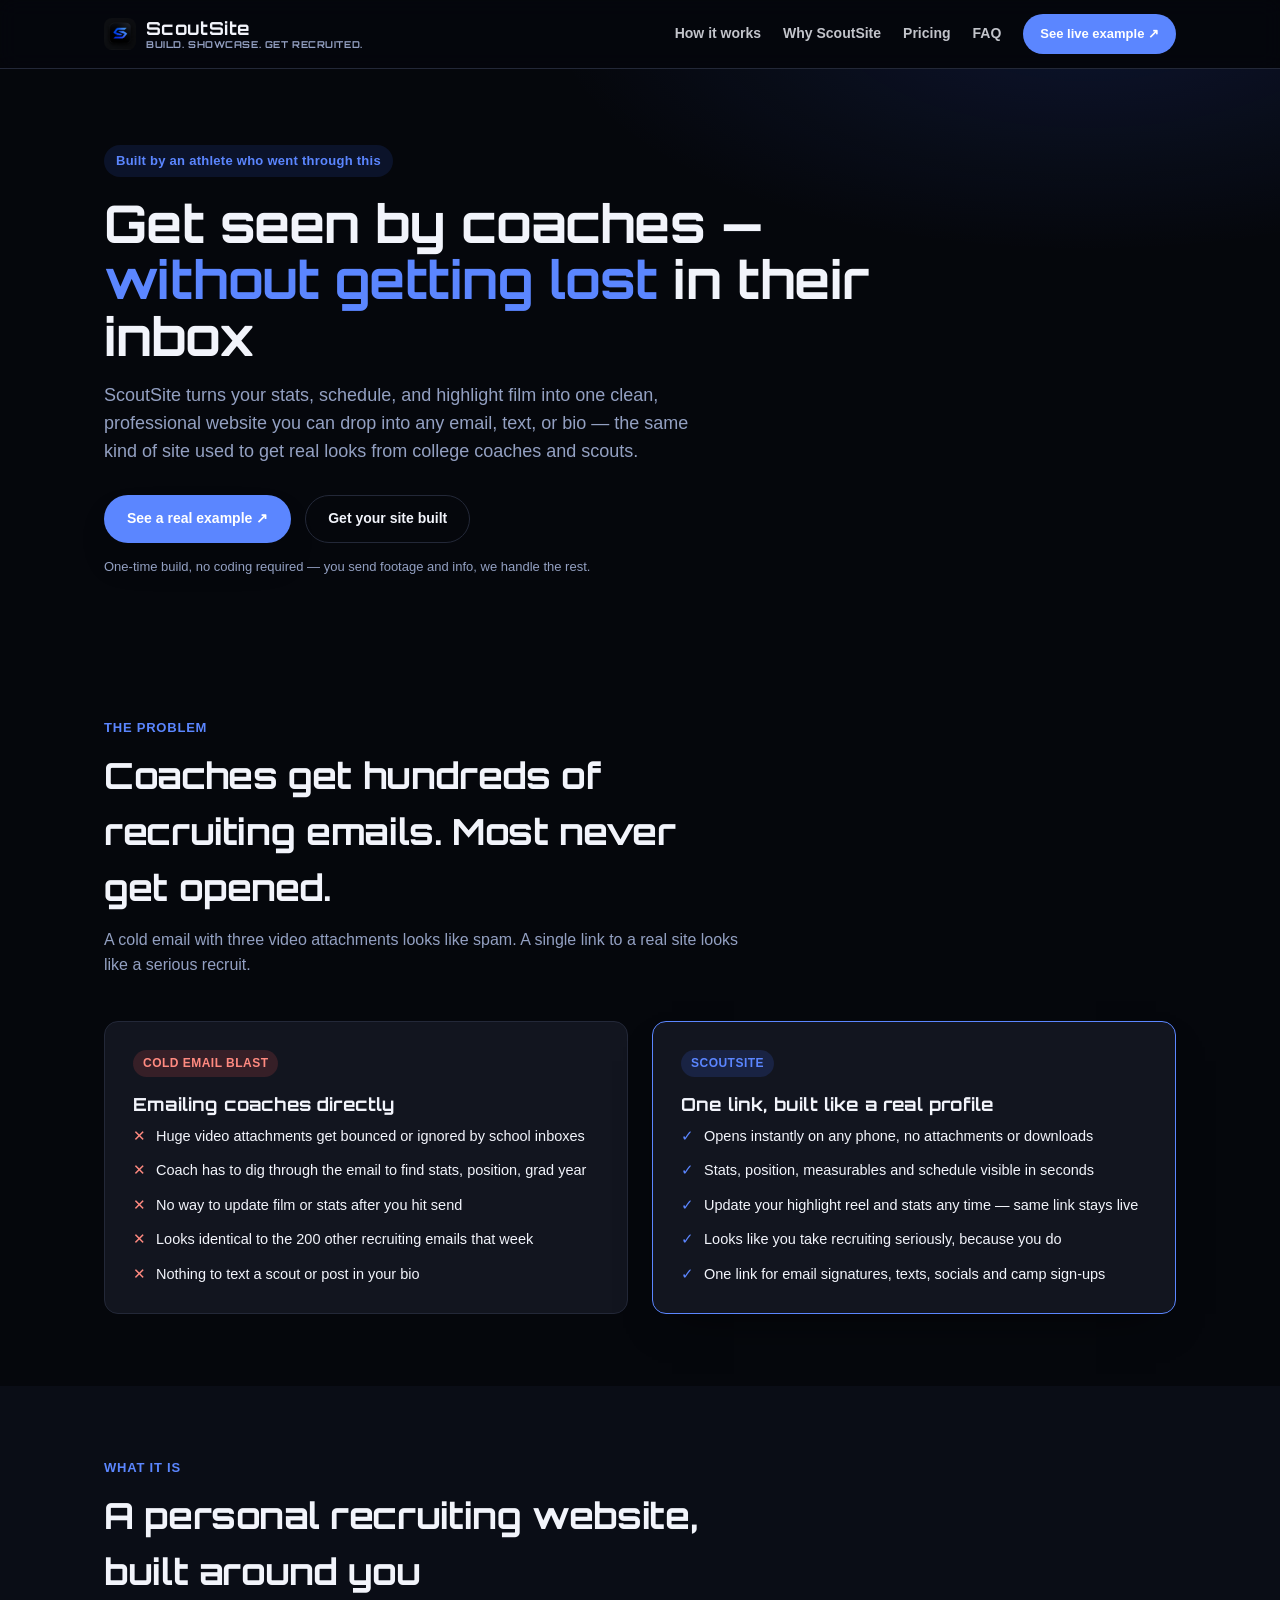
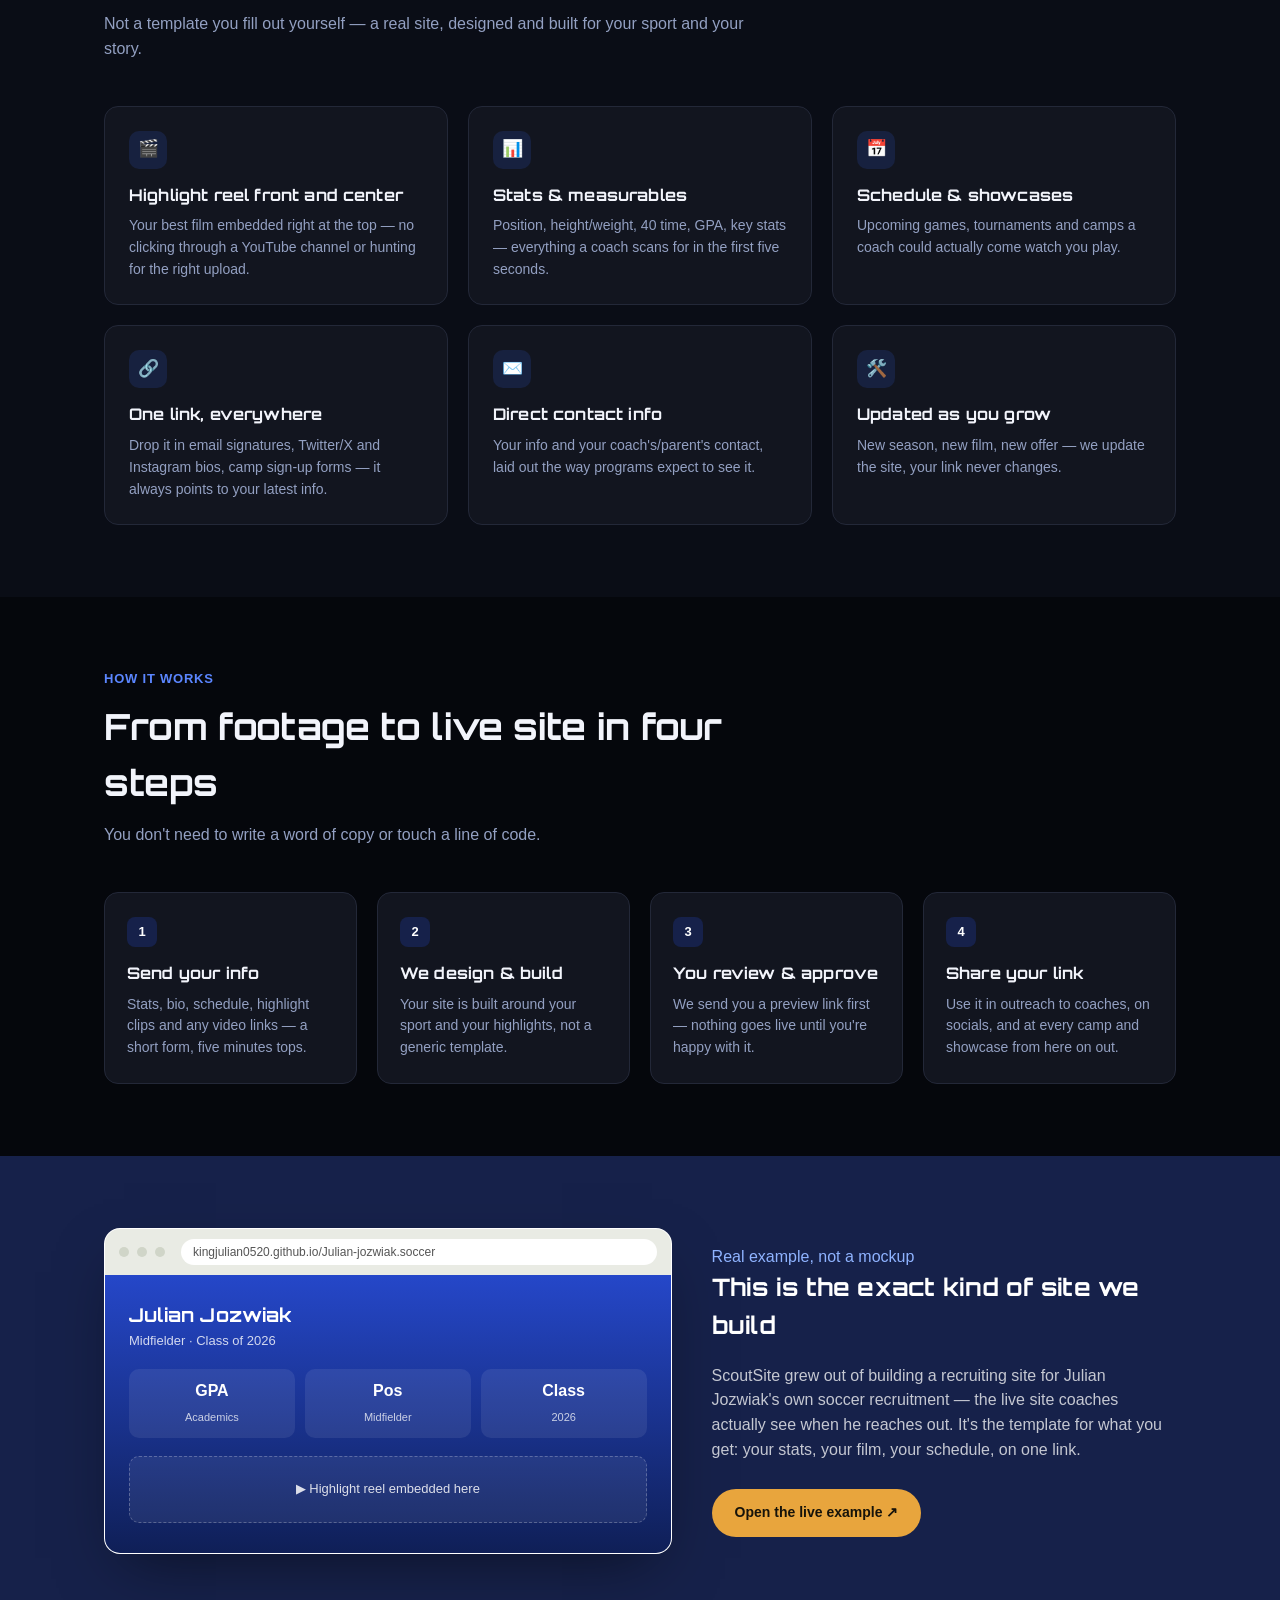
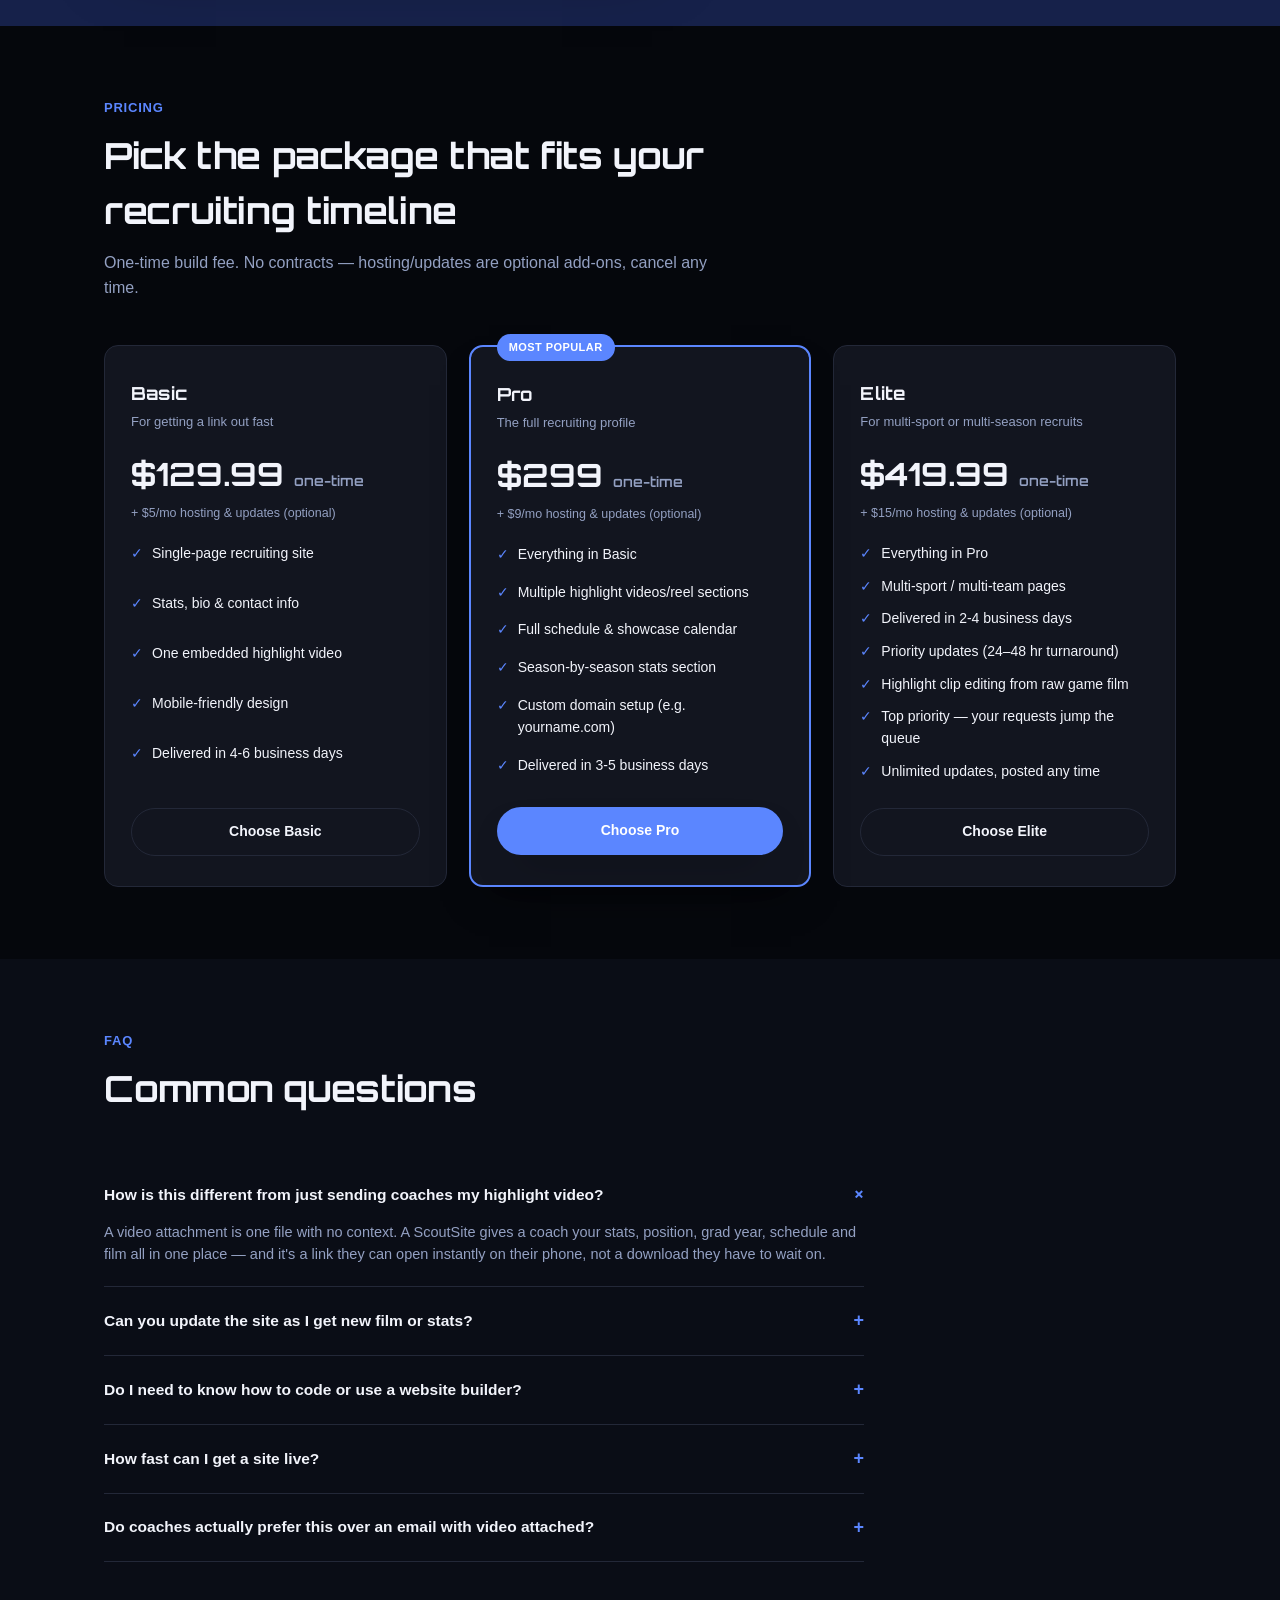
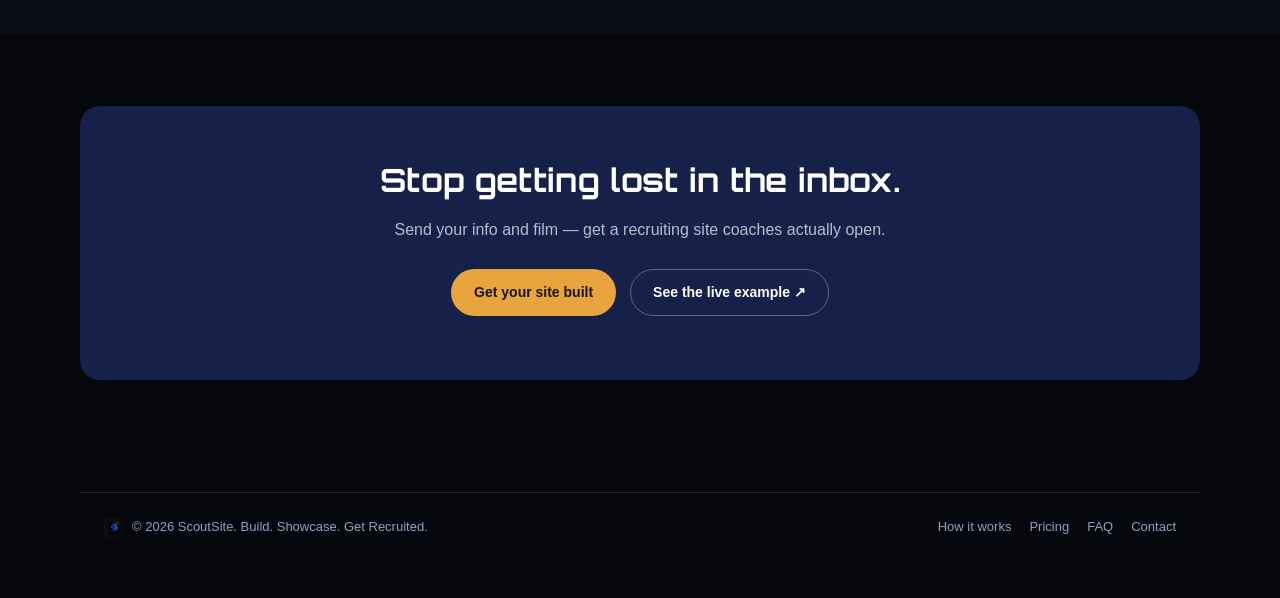
==== index.html @ 643fc357 "Use a sharp, futuristic display font on headings to match the logo Loads Orbitron from Google Fonts " ====
<!DOCTYPE html>
<html lang="en">
<head>
  <meta charset="UTF-8" />
  <meta name="viewport" content="width=device-width, initial-scale=1.0" />
  <title>ScoutSite — Recruiting Websites for Student Athletes</title>
  <meta name="description" content="ScoutSite builds a single, shareable recruiting website for student athletes — stats, schedule and highlight reel in one link, built to actually get opened by college coaches and scouts." />
  <link rel="icon" href="assets/img/logo-mark.png" />
  <link rel="preconnect" href="https://fonts.googleapis.com" />
  <link rel="preconnect" href="https://fonts.gstatic.com" crossorigin />
  <link rel="stylesheet" href="https://fonts.googleapis.com/css2?family=Orbitron:wght@500;600;700;800&display=swap" />
  <link rel="stylesheet" href="assets/css/styles.css" />
</head>
<body>
  <nav class="nav">
    <div class="nav-inner">
      <a class="brand" href="index.html">
        <span class="brand-mark"><img src="assets/img/logo-mark.png" alt="" /></span>
        <span class="brand-text">ScoutSite<span class="brand-tagline">Build. Showcase. Get Recruited.</span></span>
      </a>
      <div class="nav-links">
        <a href="#how-it-works">How it works</a>
        <a href="#why">Why ScoutSite</a>
        <a href="#pricing">Pricing</a>
        <a href="#faq">FAQ</a>
        <a href="https://kingjulian0520.github.io/Julian-jozwiak.soccer/" target="_blank" rel="noopener" class="btn btn-primary btn-sm">See live example ↗</a>
      </div>
    </div>
  </nav>

  <header class="hero">
    <div class="container">
      <span class="eyebrow">Built by an athlete who went through this</span>
      <h1>Get seen by coaches — <span>without getting lost</span> in their inbox</h1>
      <p class="lead">
        ScoutSite turns your stats, schedule, and highlight film into one clean,
        professional website you can drop into any email, text, or bio — the same
        kind of site used to get real looks from college coaches and scouts.
      </p>
      <div class="hero-actions">
        <a href="https://kingjulian0520.github.io/Julian-jozwiak.soccer/" target="_blank" rel="noopener" class="btn btn-primary">See a real example ↗</a>
        <a href="mailto:julian.jozwiak@icloud.com?subject=Get%20my%20recruiting%20site%20built" class="btn btn-ghost">Get your site built</a>
      </div>
      <p class="hero-note">One-time build, no coding required — you send footage and info, we handle the rest.</p>
    </div>
  </header>

  <section id="why">
    <div class="container">
      <div class="section-head">
        <div class="kicker">The problem</div>
        <h2>Coaches get hundreds of recruiting emails. Most never get opened.</h2>
        <p>A cold email with three video attachments looks like spam. A single link to a real site looks like a serious recruit.</p>
      </div>
      <div class="compare-grid">
        <div class="compare-card lose">
          <span class="tag">Cold email blast</span>
          <h3>Emailing coaches directly</h3>
          <ul class="compare-list">
            <li><span class="icon">✕</span> Huge video attachments get bounced or ignored by school inboxes</li>
            <li><span class="icon">✕</span> Coach has to dig through the email to find stats, position, grad year</li>
            <li><span class="icon">✕</span> No way to update film or stats after you hit send</li>
            <li><span class="icon">✕</span> Looks identical to the 200 other recruiting emails that week</li>
            <li><span class="icon">✕</span> Nothing to text a scout or post in your bio</li>
          </ul>
        </div>
        <div class="compare-card win">
          <span class="tag">ScoutSite</span>
          <h3>One link, built like a real profile</h3>
          <ul class="compare-list">
            <li><span class="icon">✓</span> Opens instantly on any phone, no attachments or downloads</li>
            <li><span class="icon">✓</span> Stats, position, measurables and schedule visible in seconds</li>
            <li><span class="icon">✓</span> Update your highlight reel and stats any time — same link stays live</li>
            <li><span class="icon">✓</span> Looks like you take recruiting seriously, because you do</li>
            <li><span class="icon">✓</span> One link for email signatures, texts, socials and camp sign-ups</li>
          </ul>
        </div>
      </div>
    </div>
  </section>

  <section class="section-alt" id="what-it-is">
    <div class="container">
      <div class="section-head">
        <div class="kicker">What it is</div>
        <h2>A personal recruiting website, built around you</h2>
        <p>Not a template you fill out yourself — a real site, designed and built for your sport and your story.</p>
      </div>
      <div class="grid-3">
        <div class="card">
          <div class="feature-icon">🎬</div>
          <h3>Highlight reel front and center</h3>
          <p>Your best film embedded right at the top — no clicking through a YouTube channel or hunting for the right upload.</p>
        </div>
        <div class="card">
          <div class="feature-icon">📊</div>
          <h3>Stats &amp; measurables</h3>
          <p>Position, height/weight, 40 time, GPA, key stats — everything a coach scans for in the first five seconds.</p>
        </div>
        <div class="card">
          <div class="feature-icon">📅</div>
          <h3>Schedule &amp; showcases</h3>
          <p>Upcoming games, tournaments and camps a coach could actually come watch you play.</p>
        </div>
        <div class="card">
          <div class="feature-icon">🔗</div>
          <h3>One link, everywhere</h3>
          <p>Drop it in email signatures, Twitter/X and Instagram bios, camp sign-up forms — it always points to your latest info.</p>
        </div>
        <div class="card">
          <div class="feature-icon">✉️</div>
          <h3>Direct contact info</h3>
          <p>Your info and your coach's/parent's contact, laid out the way programs expect to see it.</p>
        </div>
        <div class="card">
          <div class="feature-icon">🛠️</div>
          <h3>Updated as you grow</h3>
          <p>New season, new film, new offer — we update the site, your link never changes.</p>
        </div>
      </div>
    </div>
  </section>

  <section id="how-it-works">
    <div class="container">
      <div class="section-head">
        <div class="kicker">How it works</div>
        <h2>From footage to live site in four steps</h2>
        <p>You don't need to write a word of copy or touch a line of code.</p>
      </div>
      <div class="steps">
        <div class="step">
          <div class="step-num">1</div>
          <h3>Send your info</h3>
          <p>Stats, bio, schedule, highlight clips and any video links — a short form, five minutes tops.</p>
        </div>
        <div class="step">
          <div class="step-num">2</div>
          <h3>We design &amp; build</h3>
          <p>Your site is built around your sport and your highlights, not a generic template.</p>
        </div>
        <div class="step">
          <div class="step-num">3</div>
          <h3>You review &amp; approve</h3>
          <p>We send you a preview link first — nothing goes live until you're happy with it.</p>
        </div>
        <div class="step">
          <div class="step-num">4</div>
          <h3>Share your link</h3>
          <p>Use it in outreach to coaches, on socials, and at every camp and showcase from here on out.</p>
        </div>
      </div>
    </div>
  </section>

  <section class="section-navy" id="example">
    <div class="container showcase">
      <div class="browser-mock">
        <div class="browser-bar">
          <span class="browser-dot"></span><span class="browser-dot"></span><span class="browser-dot"></span>
          <span class="browser-url">kingjulian0520.github.io/Julian-jozwiak.soccer</span>
        </div>
        <div class="browser-body">
          <div class="bs-name">Julian Jozwiak</div>
          <div class="bs-role">Midfielder · Class of 2026</div>
          <div class="bs-stats">
            <div class="bs-stat"><b>GPA</b><span>Academics</span></div>
            <div class="bs-stat"><b>Pos</b><span>Midfielder</span></div>
            <div class="bs-stat"><b>Class</b><span>2026</span></div>
          </div>
          <div class="bs-video">▶ Highlight reel embedded here</div>
        </div>
      </div>
      <div class="showcase-copy">
        <div class="kicker" style="color:#8fb3ff;">Real example, not a mockup</div>
        <h2>This is the exact kind of site we build</h2>
        <p>
          ScoutSite grew out of building a recruiting site for Julian Jozwiak's
          own soccer recruitment — the live site coaches actually see when he
          reaches out. It's the template for what you get: your stats, your
          film, your schedule, on one link.
        </p>
        <a href="https://kingjulian0520.github.io/Julian-jozwiak.soccer/" target="_blank" rel="noopener" class="btn btn-gold">Open the live example ↗</a>
      </div>
    </div>
  </section>

  <section id="pricing">
    <div class="container">
      <div class="section-head">
        <div class="kicker">Pricing</div>
        <h2>Pick the package that fits your recruiting timeline</h2>
        <p>One-time build fee. No contracts — hosting/updates are optional add-ons, cancel any time.</p>
      </div>
      <div class="pricing-grid">
        <div class="price-card">
          <h3>Basic</h3>
          <div class="price-sub">For getting a link out fast</div>
          <div class="price-amount">$129.99 <span>one-time</span></div>
          <div class="price-hosting">+ $5/mo hosting &amp; updates (optional)</div>
          <ul class="price-list">
            <li><span class="icon">✓</span> Single-page recruiting site</li>
            <li><span class="icon">✓</span> Stats, bio &amp; contact info</li>
            <li><span class="icon">✓</span> One embedded highlight video</li>
            <li><span class="icon">✓</span> Mobile-friendly design</li>
            <li><span class="icon">✓</span> Delivered in 4-6 business days</li>
          </ul>
          <a href="signup.html?tier=basic" class="btn btn-ghost">Choose Basic</a>
        </div>
        <div class="price-card featured">
          <span class="price-badge">Most popular</span>
          <h3>Pro</h3>
          <div class="price-sub">The full recruiting profile</div>
          <div class="price-amount">$299 <span>one-time</span></div>
          <div class="price-hosting">+ $9/mo hosting &amp; updates (optional)</div>
          <ul class="price-list">
            <li><span class="icon">✓</span> Everything in Basic</li>
            <li><span class="icon">✓</span> Multiple highlight videos/reel sections</li>
            <li><span class="icon">✓</span> Full schedule &amp; showcase calendar</li>
            <li><span class="icon">✓</span> Season-by-season stats section</li>
            <li><span class="icon">✓</span> Custom domain setup (e.g. yourname.com)</li>
            <li><span class="icon">✓</span> Delivered in 3-5 business days</li>
          </ul>
          <a href="signup.html?tier=pro" class="btn btn-primary">Choose Pro</a>
        </div>
        <div class="price-card">
          <h3>Elite</h3>
          <div class="price-sub">For multi-sport or multi-season recruits</div>
          <div class="price-amount">$419.99 <span>one-time</span></div>
          <div class="price-hosting">+ $15/mo hosting &amp; updates (optional)</div>
          <ul class="price-list">
            <li><span class="icon">✓</span> Everything in Pro</li>
            <li><span class="icon">✓</span> Multi-sport / multi-team pages</li>
            <li><span class="icon">✓</span> Delivered in 2-4 business days</li>
            <li><span class="icon">✓</span> Priority updates (24–48 hr turnaround)</li>
            <li><span class="icon">✓</span> Highlight clip editing from raw game film</li>
            <li><span class="icon">✓</span> Top priority — your requests jump the queue</li>
            <li><span class="icon">✓</span> Unlimited updates, posted any time</li>
          </ul>
          <a href="signup.html?tier=elite" class="btn btn-ghost">Choose Elite</a>
        </div>
      </div>
    </div>
  </section>

  <section class="section-alt" id="faq">
    <div class="container">
      <div class="section-head">
        <div class="kicker">FAQ</div>
        <h2>Common questions</h2>
      </div>
      <div class="faq">
        <details class="faq-item" open>
          <summary>How is this different from just sending coaches my highlight video?<span class="plus">+</span></summary>
          <p>A video attachment is one file with no context. A ScoutSite gives a coach your stats, position, grad year, schedule and film all in one place — and it's a link they can open instantly on their phone, not a download they have to wait on.</p>
        </details>
        <details class="faq-item">
          <summary>Can you update the site as I get new film or stats?<span class="plus">+</span></summary>
          <p>Yes — that's what the optional monthly hosting/updates add-on covers. Send new footage or stats whenever you have them and we'll update the live site; your link never changes, so anything you've already shared stays current.</p>
        </details>
        <details class="faq-item">
          <summary>Do I need to know how to code or use a website builder?<span class="plus">+</span></summary>
          <p>No. You send us your info and video through a simple form, we design and build the entire site, and you approve a preview before anything goes live.</p>
        </details>
        <details class="faq-item">
          <summary>How fast can I get a site live?<span class="plus">+</span></summary>
          <p>Basic sites are typically delivered within 4-6 business days, Pro within 3-5, and Elite within 2-4. If you've got a camp or a coach's visit coming up, mention the date and we'll do our best to get you live before it.</p>
        </details>
        <details class="faq-item">
          <summary>Do coaches actually prefer this over an email with video attached?<span class="plus">+</span></summary>
          <p>Coaches and scouts go through dozens of recruiting emails a day. A clean, fast-loading link that shows exactly what they're looking for — position, measurables, film — gets opened and remembered a lot more often than an email with three video files attached.</p>
        </details>
      </div>
    </div>
  </section>

  <section>
    <div class="cta-band">
      <h2>Stop getting lost in the inbox.</h2>
      <p>Send your info and film — get a recruiting site coaches actually open.</p>
      <div class="hero-actions">
        <a href="mailto:julian.jozwiak@icloud.com?subject=Get%20my%20recruiting%20site%20built" class="btn btn-gold">Get your site built</a>
        <a href="https://kingjulian0520.github.io/Julian-jozwiak.soccer/" target="_blank" rel="noopener" class="btn btn-ghost" style="border-color:rgba(255,255,255,0.3);color:#fff;">See the live example ↗</a>
      </div>
    </div>
  </section>

  <footer>
    <div class="container footer-inner">
      <span class="footer-brand"><img src="assets/img/logo-mark.png" alt="" /> © 2026 ScoutSite. Build. Showcase. Get Recruited.</span>
      <div class="footer-links">
        <a href="#how-it-works">How it works</a>
        <a href="#pricing">Pricing</a>
        <a href="#faq">FAQ</a>
        <a href="mailto:julian.jozwiak@icloud.com">Contact</a>
      </div>
    </div>
  </footer>
</body>
</html>
---- assets/css/styles.css ----
:root {
  --pitch: #5b86ff;
  --pitch-dark: #3d63e0;
  --navy: #16214a;
  --navy-soft: #1c2a5c;
  --ink: #f2f4fb;
  --paper: #05070c;
  --paper-dim: #0a0d16;
  --surface: #12151f;
  --surface-2: #1a1e2c;
  --line: #232838;
  --gold: #e8a53d;
  --muted: #93a0c2;
  --white: #ffffff;
  --font-display: "Orbitron", -apple-system, BlinkMacSystemFont, "Segoe UI", Roboto, Helvetica, Arial, sans-serif;
  --radius: 14px;
  --shadow: 0 20px 40px -20px rgba(0, 0, 0, 0.6);
}

* { box-sizing: border-box; }

[hidden] { display: none !important; }

html { scroll-behavior: smooth; }

body {
  margin: 0;
  font-family: -apple-system, BlinkMacSystemFont, "Segoe UI", Roboto, Helvetica, Arial, sans-serif;
  color: var(--ink);
  background: var(--paper);
  line-height: 1.55;
}

.container {
  max-width: 1120px;
  margin: 0 auto;
  padding: 0 24px;
}

h1, h2, h3 {
  font-family: var(--font-display);
  font-weight: 700;
  letter-spacing: 0.01em;
}

a { color: inherit; }

img { max-width: 100%; display: block; }

/* Nav */
.nav {
  position: sticky;
  top: 0;
  z-index: 50;
  background: rgba(5, 7, 12, 0.85);
  backdrop-filter: saturate(180%) blur(10px);
  border-bottom: 1px solid var(--line);
}

.nav-inner {
  max-width: 1120px;
  margin: 0 auto;
  padding: 14px 24px;
  display: flex;
  align-items: center;
  justify-content: space-between;
}

.brand {
  display: flex;
  align-items: center;
  gap: 10px;
  font-family: var(--font-display);
  font-weight: 700;
  font-size: 18px;
  letter-spacing: 0.02em;
  text-decoration: none;
  color: var(--ink);
}

.brand-text {
  display: flex;
  flex-direction: column;
  line-height: 1.15;
}

.brand-mark {
  display: inline-flex;
  align-items: center;
  justify-content: center;
  width: 32px;
  height: 32px;
  border-radius: 8px;
  overflow: hidden;
  flex: none;
}

.brand-mark img {
  width: 100%;
  height: 100%;
  object-fit: cover;
}

.brand-tagline {
  display: block;
  font-size: 9.5px;
  font-weight: 700;
  letter-spacing: 0.06em;
  text-transform: uppercase;
  color: var(--muted);
  margin-top: 1px;
}

.nav-links {
  display: flex;
  align-items: center;
  gap: 22px;
  font-size: 14px;
  font-weight: 600;
}

.nav-links a:not(.btn) {
  text-decoration: none;
  color: var(--ink);
  opacity: 0.8;
}

.nav-links a:not(.btn):hover { opacity: 1; }

/* Buttons */
.btn {
  display: inline-flex;
  align-items: center;
  gap: 8px;
  padding: 12px 22px;
  border-radius: 999px;
  font-weight: 700;
  font-size: 14px;
  text-decoration: none;
  border: 1px solid transparent;
  cursor: pointer;
  transition: transform 0.15s ease, box-shadow 0.15s ease, background 0.15s ease;
}

.btn-primary {
  background: var(--pitch);
  color: var(--white);
  box-shadow: var(--shadow);
}

.btn-primary:hover { background: var(--pitch-dark); transform: translateY(-1px); }

.btn-ghost {
  background: transparent;
  color: var(--ink);
  border-color: var(--line);
}

.btn-ghost:hover { border-color: var(--pitch); }

.btn-gold {
  background: var(--gold);
  color: #16130a;
}

.btn-gold:hover { transform: translateY(-1px); }

.btn-sm { padding: 9px 16px; font-size: 13px; }

/* Hero */
.hero {
  padding: 76px 0 56px;
  background:
    radial-gradient(900px 400px at 85% -10%, rgba(61, 107, 255, 0.14), transparent 60%),
    var(--paper);
}

.eyebrow {
  display: inline-block;
  font-size: 13px;
  font-weight: 700;
  letter-spacing: 0.02em;
  color: var(--pitch);
  background: rgba(61, 107, 255, 0.12);
  padding: 6px 12px;
  border-radius: 999px;
  margin-bottom: 18px;
}

.hero h1 {
  font-size: clamp(32px, 5vw, 52px);
  line-height: 1.08;
  margin: 0 0 18px;
  letter-spacing: -0.01em;
  max-width: 820px;
}

.hero h1 span { color: var(--pitch); }

.hero p.lead {
  font-size: 18px;
  color: var(--muted);
  max-width: 620px;
  margin: 0 0 30px;
}

.hero-actions {
  display: flex;
  gap: 14px;
  flex-wrap: wrap;
  margin-bottom: 14px;
}

.hero-note {
  font-size: 13px;
  color: var(--muted);
}

/* Sections */
section { padding: 72px 0; }

.section-head {
  max-width: 640px;
  margin: 0 0 44px;
}

.section-head .kicker {
  font-size: 13px;
  font-weight: 800;
  letter-spacing: 0.06em;
  text-transform: uppercase;
  color: var(--pitch);
  margin-bottom: 10px;
}

.section-head h2 {
  font-size: clamp(26px, 3.4vw, 36px);
  margin: 0 0 12px;
  letter-spacing: -0.01em;
}

.section-head p {
  color: var(--muted);
  font-size: 16px;
  margin: 0;
}

.section-alt { background: var(--paper-dim); }
.section-navy { background: var(--navy); color: var(--white); }
.section-navy .section-head p { color: rgba(255,255,255,0.7); }

/* Comparison */
.compare-grid {
  display: grid;
  grid-template-columns: 1fr 1fr;
  gap: 24px;
}

@media (max-width: 720px) {
  .compare-grid { grid-template-columns: 1fr; }
}

.compare-card {
  background: var(--surface);
  border: 1px solid var(--line);
  border-radius: var(--radius);
  padding: 28px;
}

.compare-card.win {
  border-color: var(--pitch);
  box-shadow: var(--shadow);
  position: relative;
}

.compare-card h3 {
  margin: 0 0 6px;
  font-size: 18px;
}

.compare-card .tag {
  display: inline-block;
  font-size: 12px;
  font-weight: 800;
  text-transform: uppercase;
  letter-spacing: 0.04em;
  padding: 4px 10px;
  border-radius: 999px;
  margin-bottom: 14px;
}

.compare-card.lose .tag { background: rgba(239, 83, 80, 0.16); color: #ff8a80; }
.compare-card.win .tag { background: rgba(61, 107, 255,0.16); color: var(--pitch); }

.compare-list { list-style: none; margin: 0; padding: 0; display: grid; gap: 12px; }

.compare-list li {
  display: flex;
  align-items: flex-start;
  gap: 10px;
  font-size: 14.5px;
  color: var(--ink);
}

.compare-list .icon { flex: none; font-size: 15px; line-height: 1.4; }
.compare-card.lose .icon { color: #ff8a80; }
.compare-card.win .icon { color: var(--pitch); }

/* How it works */
.steps {
  display: grid;
  grid-template-columns: repeat(4, 1fr);
  gap: 20px;
}

@media (max-width: 900px) {
  .steps { grid-template-columns: repeat(2, 1fr); }
}

@media (max-width: 560px) {
  .steps { grid-template-columns: 1fr; }
}

.step {
  background: var(--surface);
  border: 1px solid var(--line);
  border-radius: var(--radius);
  padding: 24px 22px;
}

.step-num {
  display: inline-flex;
  align-items: center;
  justify-content: center;
  width: 30px;
  height: 30px;
  border-radius: 8px;
  background: var(--navy);
  color: var(--white);
  font-weight: 800;
  font-size: 13px;
  margin-bottom: 14px;
}

.step h3 { margin: 0 0 8px; font-size: 16px; }
.step p { margin: 0; color: var(--muted); font-size: 14px; }

/* What it includes */
.grid-3 {
  display: grid;
  grid-template-columns: repeat(3, 1fr);
  gap: 20px;
}

@media (max-width: 860px) { .grid-3 { grid-template-columns: 1fr 1fr; } }
@media (max-width: 560px) { .grid-3 { grid-template-columns: 1fr; } }

.card {
  background: var(--surface);
  border: 1px solid var(--line);
  border-radius: var(--radius);
  padding: 24px;
}

.card .feature-icon {
  width: 38px;
  height: 38px;
  border-radius: 10px;
  background: rgba(61, 107, 255,0.14);
  color: var(--pitch);
  display: flex;
  align-items: center;
  justify-content: center;
  font-size: 17px;
  margin-bottom: 14px;
}

.card h3 { margin: 0 0 8px; font-size: 16px; }
.card p { margin: 0; color: var(--muted); font-size: 14px; }

/* Example / showcase */
.showcase {
  display: grid;
  grid-template-columns: 1.1fr 0.9fr;
  gap: 40px;
  align-items: center;
}

@media (max-width: 900px) {
  .showcase { grid-template-columns: 1fr; }
}

.browser-mock {
  background: var(--white);
  border-radius: 16px;
  border: 1px solid rgba(255,255,255,0.12);
  overflow: hidden;
  box-shadow: 0 24px 60px -20px rgba(0,0,0,0.5);
}

.browser-bar {
  display: flex;
  align-items: center;
  gap: 8px;
  padding: 10px 14px;
  background: #e9ebe4;
}

.browser-dot { width: 10px; height: 10px; border-radius: 50%; background: #d0d5c8; }
.browser-url {
  margin-left: 8px;
  font-size: 12px;
  color: #555;
  background: var(--white);
  border-radius: 999px;
  padding: 4px 12px;
  flex: 1;
  overflow: hidden;
  text-overflow: ellipsis;
  white-space: nowrap;
}

.browser-body {
  padding: 26px 24px 30px;
  background: linear-gradient(180deg, #2547c9 0%, #0f1f57 100%);
  color: var(--white);
}

.browser-body .bs-name { font-family: var(--font-display); font-weight: 700; font-size: 19px; letter-spacing: 0.01em; }
.browser-body .bs-role { font-size: 13px; opacity: 0.8; margin-bottom: 18px; }

.bs-stats {
  display: grid;
  grid-template-columns: repeat(3, 1fr);
  gap: 10px;
  margin-bottom: 18px;
}

.bs-stat {
  background: rgba(255,255,255,0.08);
  border-radius: 10px;
  padding: 10px;
  text-align: center;
}

.bs-stat b { display: block; font-size: 16px; }
.bs-stat span { font-size: 11px; opacity: 0.75; }

.bs-video {
  background: rgba(255,255,255,0.08);
  border: 1px dashed rgba(255,255,255,0.3);
  border-radius: 10px;
  padding: 22px;
  text-align: center;
  font-size: 13px;
  opacity: 0.85;
}

.showcase-copy h2 { margin-top: 0; }
.showcase-copy p { color: rgba(255,255,255,0.75); }

.showcase-copy .btn { margin-top: 10px; }

/* Pricing */
.pricing-grid {
  display: grid;
  grid-template-columns: repeat(3, 1fr);
  gap: 22px;
  align-items: stretch;
}

@media (max-width: 900px) { .pricing-grid { grid-template-columns: 1fr; } }

.price-card {
  background: var(--surface);
  border: 1px solid var(--line);
  border-radius: var(--radius);
  padding: 30px 26px;
  display: flex;
  flex-direction: column;
}

.price-card.featured {
  border: 2px solid var(--pitch);
  box-shadow: var(--shadow);
  position: relative;
}

.price-badge {
  position: absolute;
  top: -13px;
  left: 26px;
  background: var(--pitch);
  color: var(--white);
  font-size: 11px;
  font-weight: 800;
  letter-spacing: 0.04em;
  text-transform: uppercase;
  padding: 5px 12px;
  border-radius: 999px;
}

.price-card h3 { margin: 4px 0 4px; font-size: 18px; }
.price-card .price-sub { color: var(--muted); font-size: 13px; margin-bottom: 18px; }

.price-amount {
  font-family: var(--font-display);
  font-size: 32px;
  font-weight: 700;
  margin-bottom: 4px;
}

.price-amount span {
  font-size: 14px;
  font-weight: 600;
  color: var(--muted);
}

.price-hosting { font-size: 12.5px; color: var(--muted); margin-bottom: 20px; }

.price-list {
  list-style: none;
  margin: 0 0 26px;
  padding: 0;
  display: grid;
  gap: 11px;
  flex: 1;
}

.price-list li {
  display: flex;
  align-items: flex-start;
  gap: 9px;
  font-size: 14px;
}

.price-list .icon { color: var(--pitch); flex: none; }

.price-card .btn { justify-content: center; }

/* FAQ */
.faq {
  max-width: 760px;
}

.faq-item {
  border-bottom: 1px solid var(--line);
  padding: 20px 0;
}

.faq-item summary {
  cursor: pointer;
  font-weight: 700;
  font-size: 15.5px;
  list-style: none;
  display: flex;
  align-items: center;
  justify-content: space-between;
  gap: 16px;
}

.faq-item summary::-webkit-details-marker { display: none; }

.faq-item summary .plus {
  flex: none;
  font-size: 18px;
  color: var(--pitch);
  transition: transform 0.15s ease;
}

.faq-item[open] summary .plus { transform: rotate(45deg); }

.faq-item p {
  margin: 12px 0 0;
  color: var(--muted);
  font-size: 14.5px;
}

/* Final CTA */
.cta-band {
  background: var(--navy);
  color: var(--white);
  border-radius: 20px;
  padding: 50px 40px;
  text-align: center;
  margin: 0 24px;
}

@media (min-width: 1120px) {
  .cta-band { margin: 0 auto; max-width: 1120px; }
}

.cta-band h2 { margin: 0 0 12px; font-size: clamp(24px, 3vw, 32px); }
.cta-band p { color: rgba(255,255,255,0.7); margin: 0 0 26px; }
.cta-band .hero-actions { justify-content: center; }

/* Footer */
footer {
  padding: 40px 0 60px;
  color: var(--muted);
  font-size: 13px;
}

.footer-inner {
  display: flex;
  justify-content: space-between;
  align-items: center;
  flex-wrap: wrap;
  gap: 12px;
  border-top: 1px solid var(--line);
  padding-top: 24px;
}

.footer-links { display: flex; gap: 18px; }
.footer-links a { text-decoration: none; color: var(--muted); }
.footer-links a:hover { color: var(--ink); }

.footer-brand {
  display: inline-flex;
  align-items: center;
  gap: 8px;
}

.footer-brand img {
  width: 20px;
  height: 20px;
  border-radius: 5px;
}

@media (max-width: 640px) {
  .nav-links { gap: 12px; }
  .nav-links a:not(.btn):not(.btn-sm) { display: none; }
}

/* Form pages (signup / payment) */
.form-page {
  padding: 56px 0 90px;
  min-height: calc(100vh - 65px);
}

.form-shell {
  max-width: 520px;
  margin: 0 auto;
}

.form-back {
  display: inline-flex;
  align-items: center;
  gap: 6px;
  font-size: 13.5px;
  font-weight: 600;
  color: var(--muted);
  text-decoration: none;
  margin-bottom: 22px;
}

.form-back:hover { color: var(--ink); }

.order-summary {
  display: flex;
  align-items: center;
  justify-content: space-between;
  background: var(--surface);
  border: 1px solid var(--line);
  border-radius: var(--radius);
  padding: 18px 22px;
  margin-bottom: 28px;
}

.order-summary .os-tier { font-weight: 800; font-size: 15px; }
.order-summary .os-sub { font-size: 12.5px; color: var(--muted); margin-top: 2px; }
.order-summary .os-price { font-weight: 800; font-size: 20px; }

.form-card {
  background: var(--surface);
  border: 1px solid var(--line);
  border-radius: var(--radius);
  padding: 32px;
  box-shadow: var(--shadow);
}

.form-card h1 {
  font-size: 24px;
  margin: 0 0 6px;
  letter-spacing: -0.01em;
}

.form-card .form-intro {
  color: var(--muted);
  font-size: 14px;
  margin: 0 0 26px;
}

.field {
  margin-bottom: 18px;
}

.field label {
  display: block;
  font-size: 13px;
  font-weight: 700;
  margin-bottom: 6px;
}

.field input,
.field select,
.field textarea {
  width: 100%;
  padding: 11px 13px;
  border: 1px solid var(--line);
  border-radius: 9px;
  font-size: 14.5px;
  font-family: inherit;
  background: var(--paper);
  color: var(--ink);
}

.field textarea {
  resize: vertical;
  min-height: 90px;
}

.field input:focus,
.field select:focus,
.field textarea:focus {
  outline: none;
  border-color: var(--pitch);
  background: var(--surface-2);
}

.field .field-hint {
  font-size: 12px;
  color: var(--muted);
  margin-top: 5px;
}

.form-shell.wide { max-width: 680px; }

.subhead {
  font-weight: 800;
  font-size: 14px;
  margin: 30px 0 6px;
  color: var(--ink);
}

.subhead span {
  font-weight: 500;
  color: var(--muted);
}

.form-status {
  display: none;
  border-radius: 10px;
  padding: 14px 16px;
  font-size: 14px;
  margin-bottom: 20px;
}

.form-status.show { display: block; }
.form-status.ok { background: rgba(61, 107, 255,0.14); color: var(--pitch); }
.form-status.err { background: rgba(239, 83, 80, 0.16); color: #ff8a80; }

.success-view {
  text-align: center;
  padding: 12px 0 4px;
}

.success-check {
  width: 76px;
  height: 76px;
  border-radius: 50%;
  background: var(--pitch);
  display: flex;
  align-items: center;
  justify-content: center;
  margin: 0 auto 22px;
}

.success-check svg {
  width: 38px;
  height: 38px;
}

.success-view h1 {
  font-size: 24px;
  margin: 0 0 10px;
}

.success-view .success-eta {
  color: var(--muted);
  font-size: 15px;
  margin: 0 0 26px;
}

.success-view .form-back {
  margin-bottom: 0;
  display: inline-flex;
}

.field-row {
  display: grid;
  grid-template-columns: 1fr 1fr;
  gap: 14px;
}

@media (max-width: 480px) {
  .field-row { grid-template-columns: 1fr; }
}

.field-error {
  display: none;
  font-size: 12.5px;
  color: #ff8a80;
  margin-top: 6px;
}

.field.invalid input { border-color: #ff8a80; }
.field.invalid .field-error { display: block; }

.form-card .btn {
  width: 100%;
  justify-content: center;
  margin-top: 6px;
}

.form-note {
  font-size: 12.5px;
  color: var(--muted);
  margin-top: 16px;
  text-align: center;
}

.payment-slot {
  border: 1px dashed var(--line);
  border-radius: 12px;
  padding: 22px;
  text-align: center;
  background: var(--paper-dim);
  margin-bottom: 22px;
}

.payment-slot p { margin: 0; font-size: 13.5px; color: var(--muted); }

.customer-recap {
  list-style: none;
  margin: 0 0 24px;
  padding: 0;
  display: grid;
  gap: 8px;
  font-size: 14px;
}

.customer-recap li { display: flex; justify-content: space-between; gap: 12px; }
.customer-recap li span:first-child { color: var(--muted); }
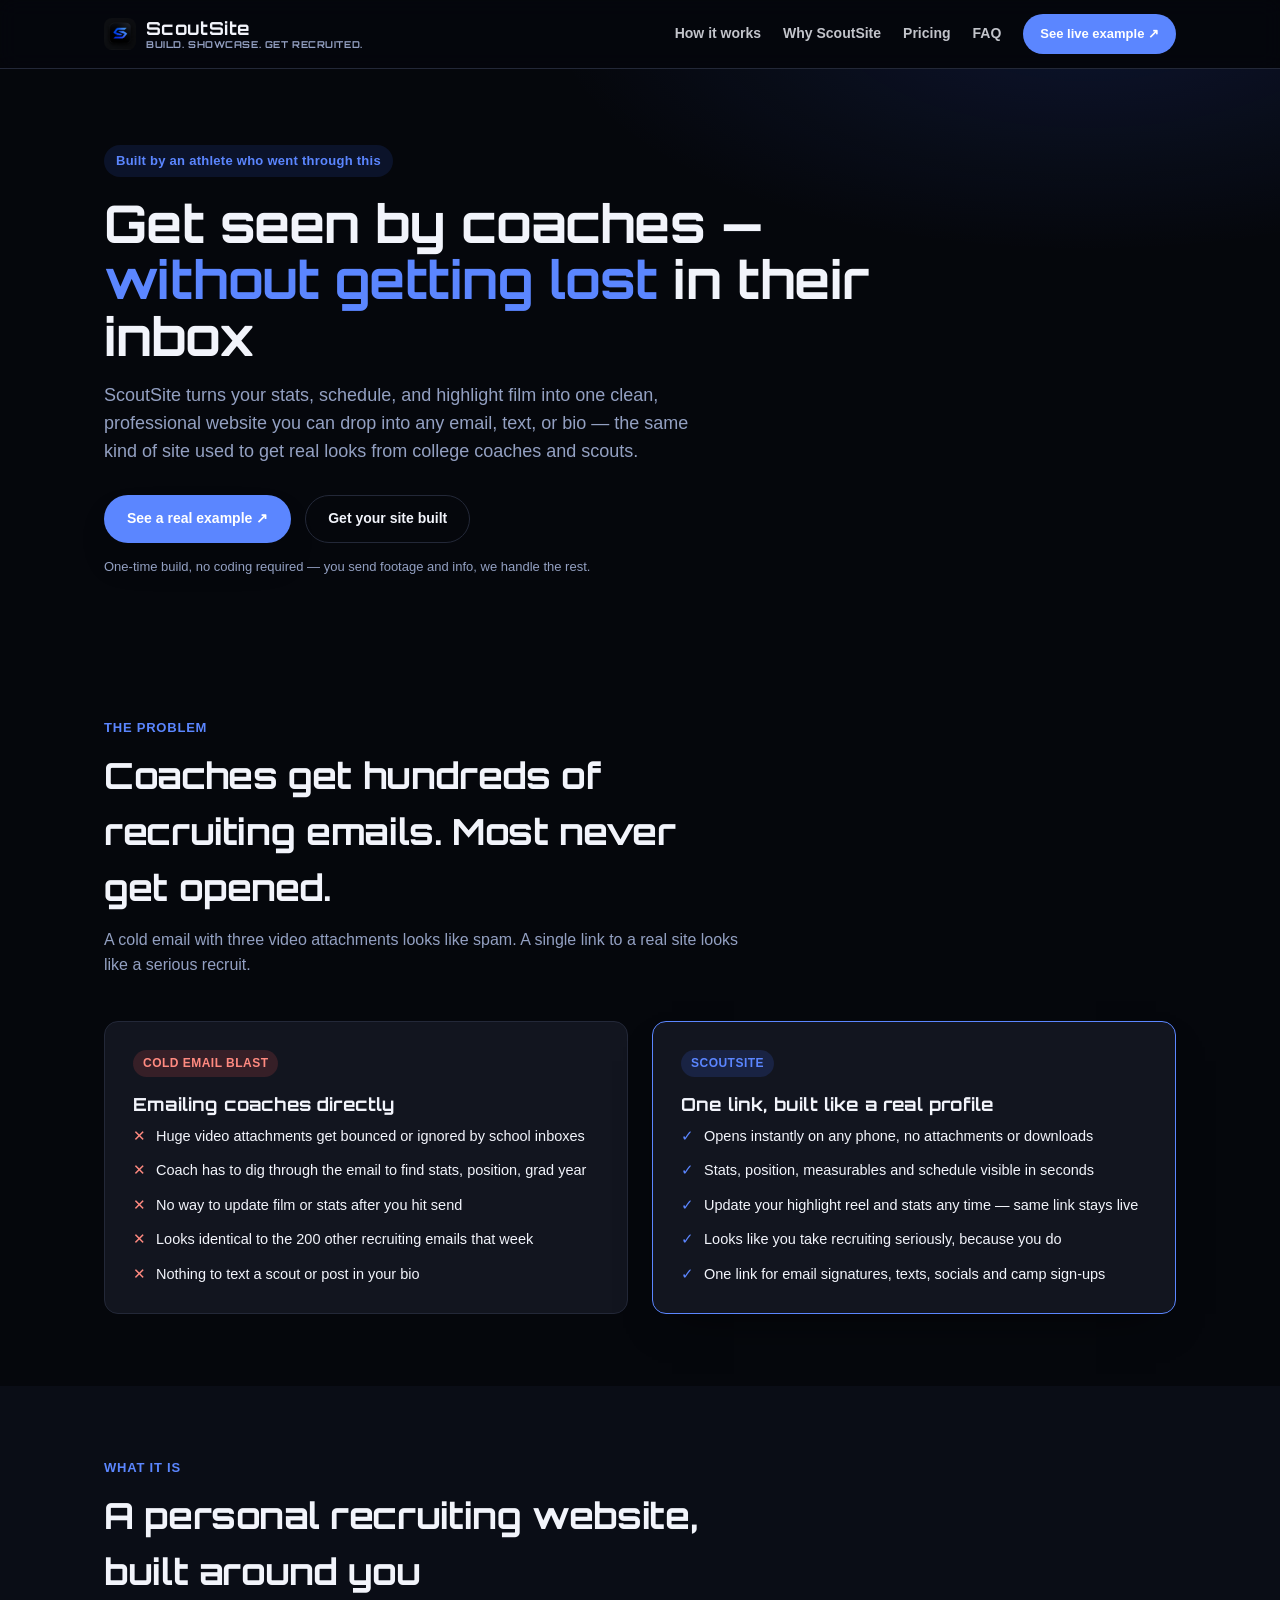
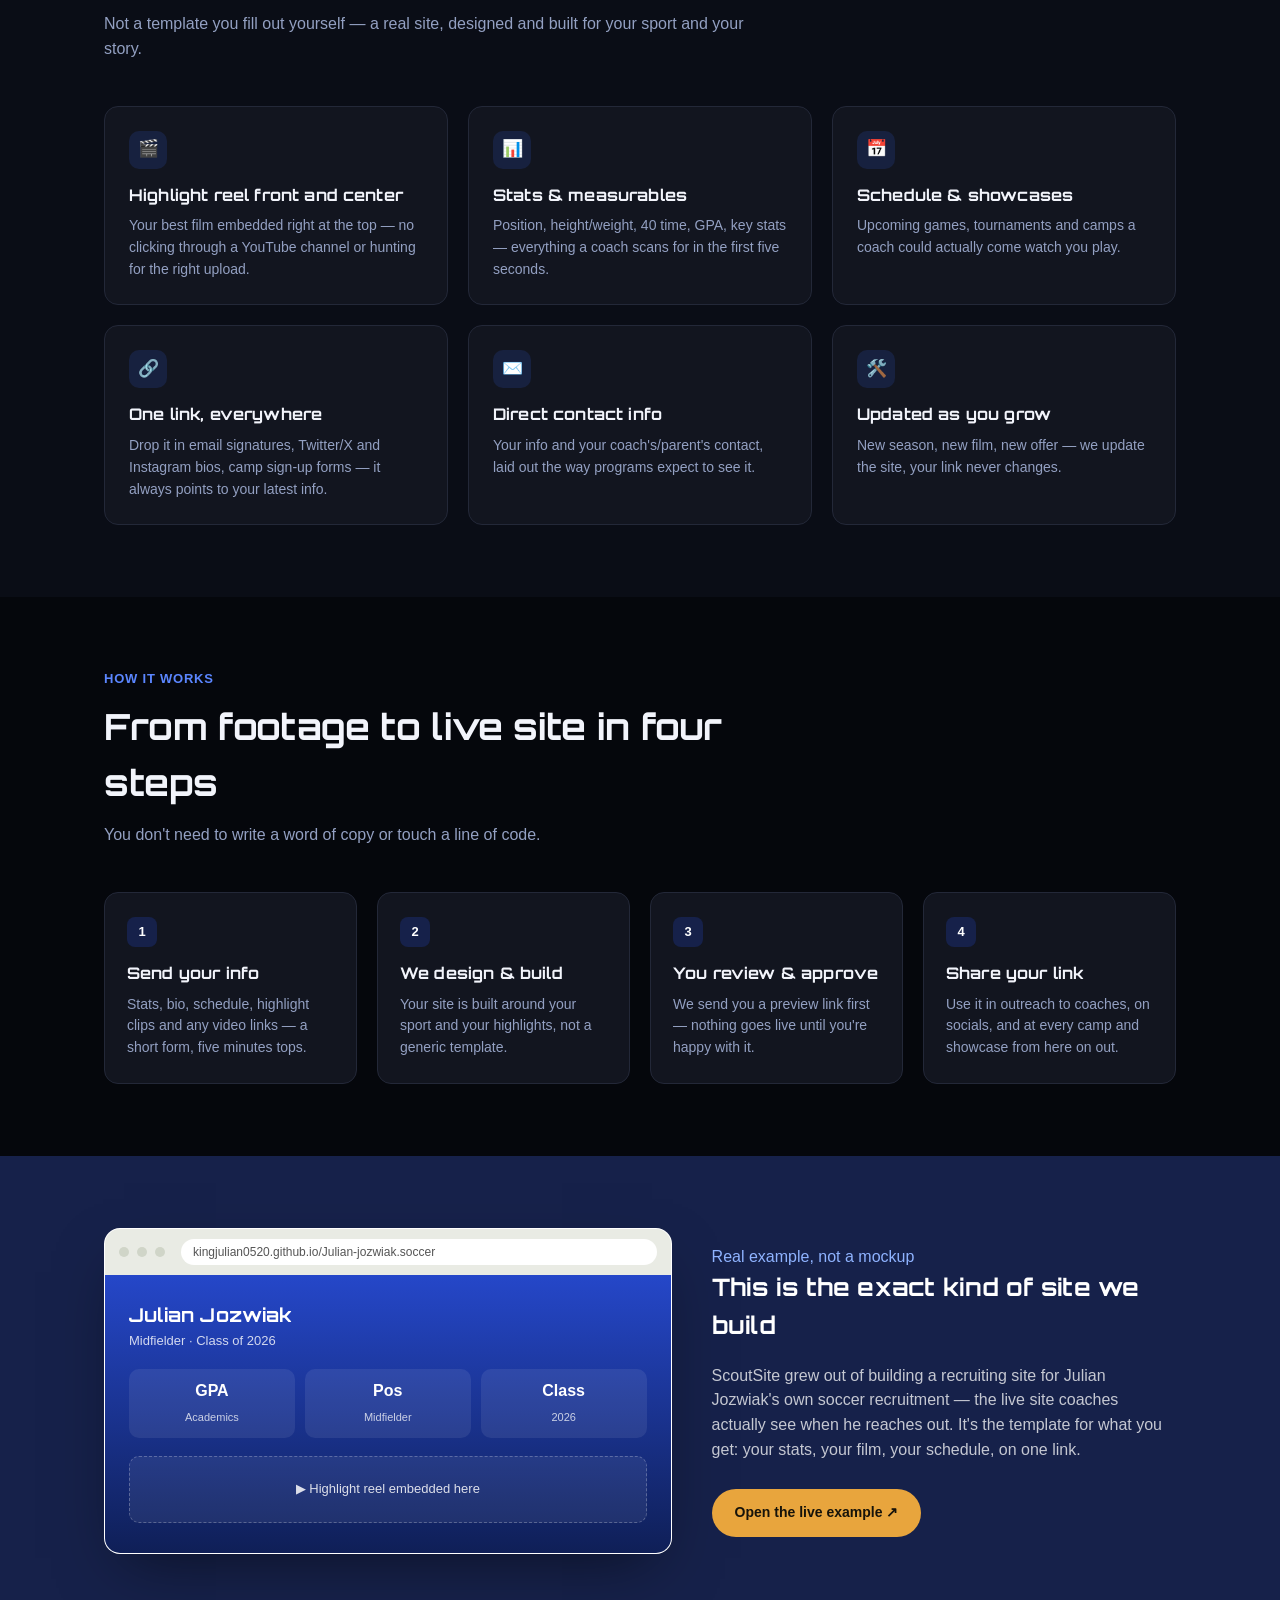
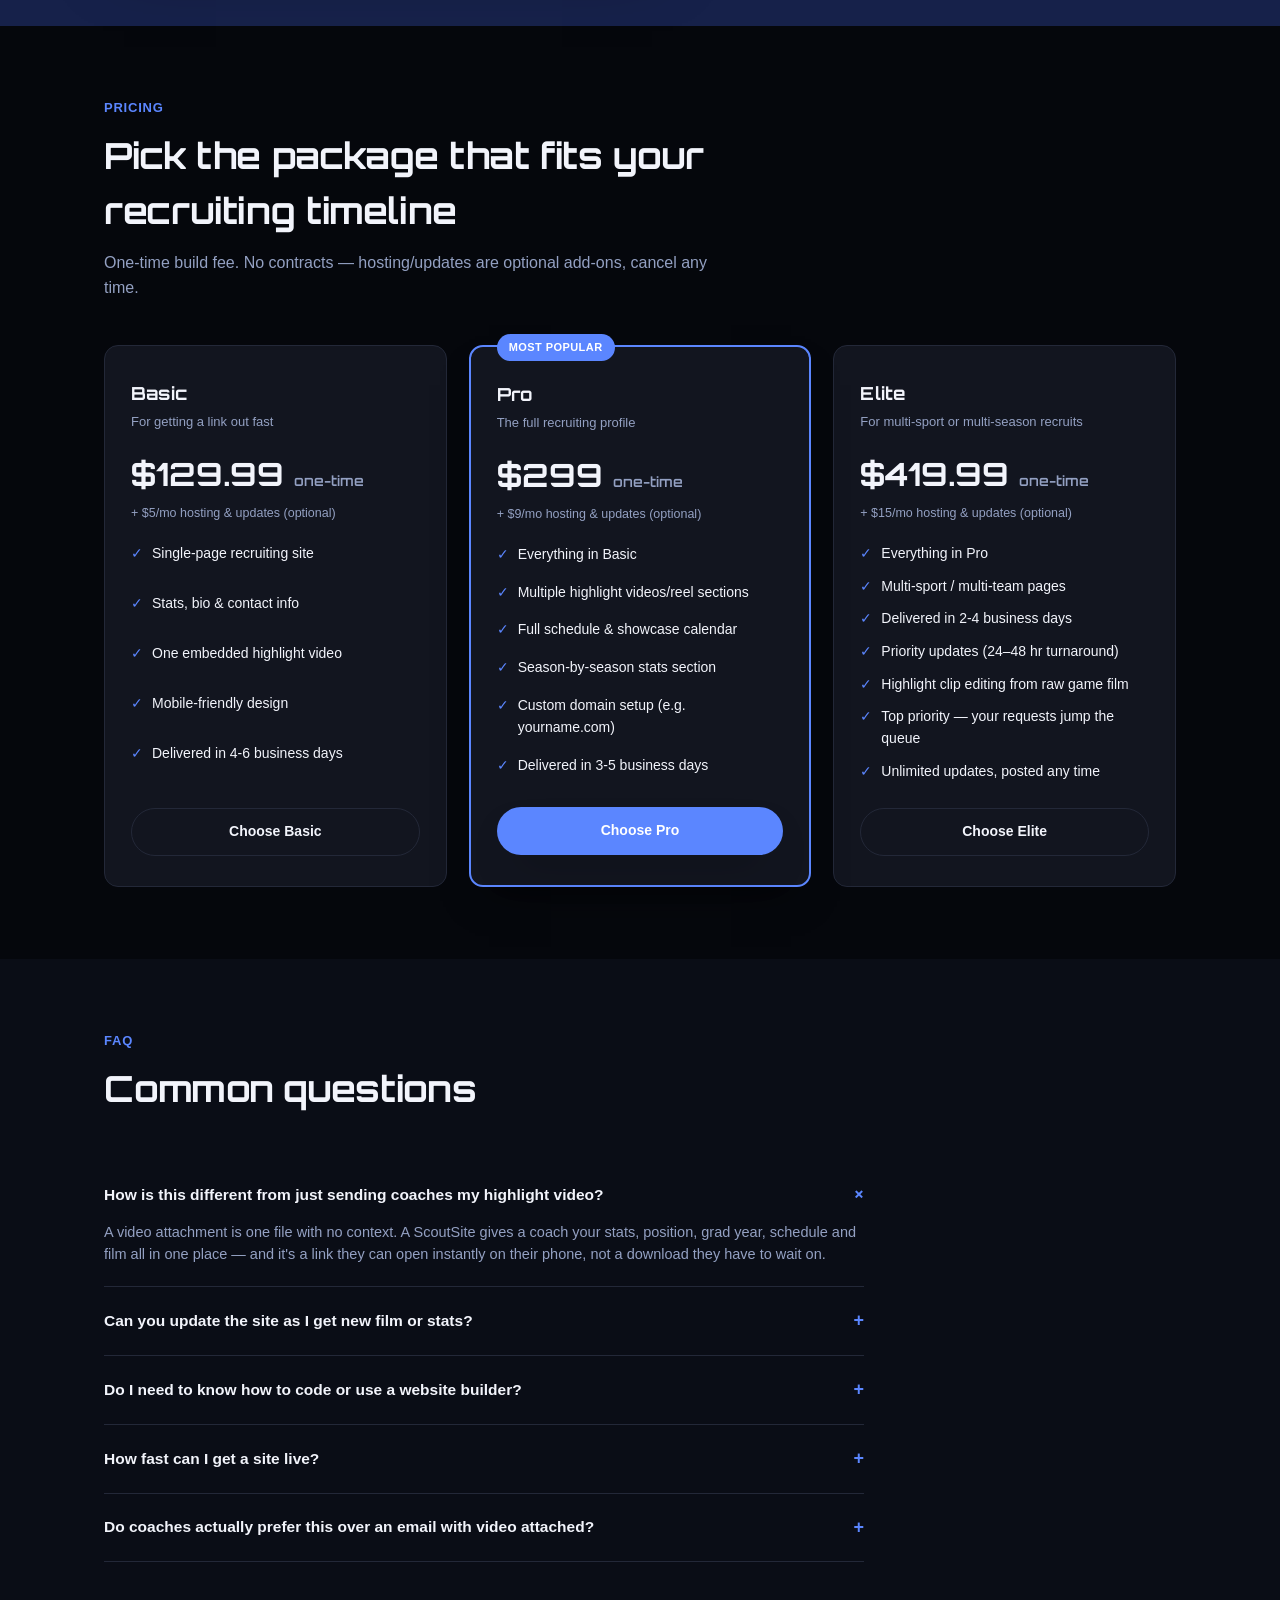
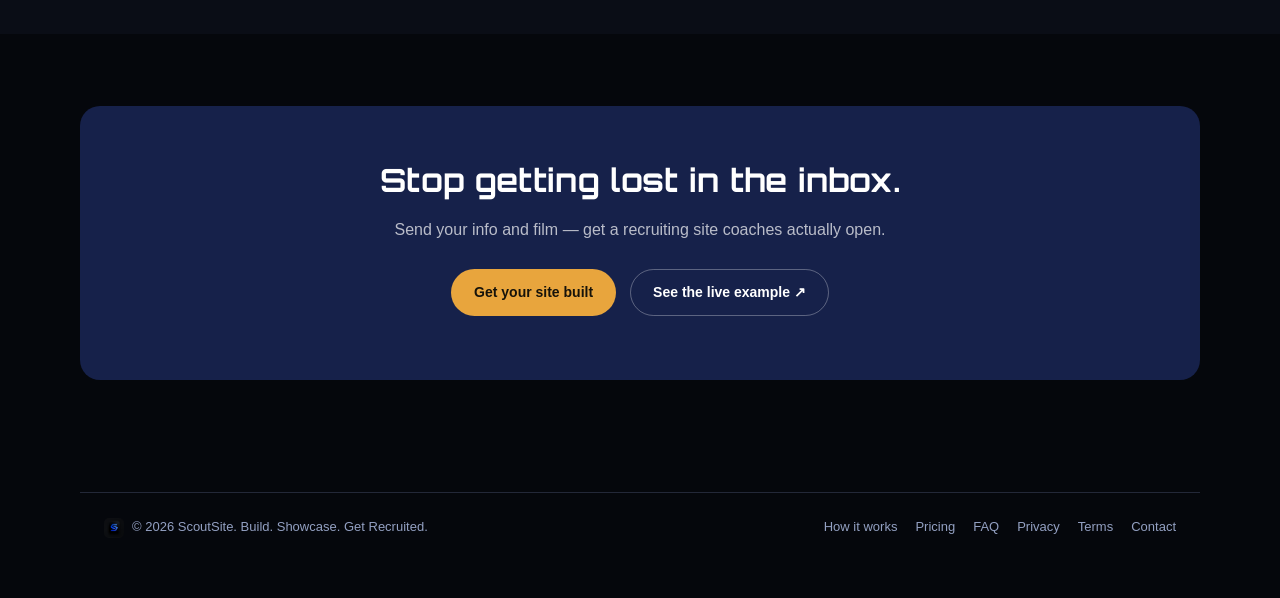
==== commit 51f7f3c5: "Add Privacy Policy and Terms of Service, require agreement at signup New privacy.html and terms.html" ====
--- a/index.html
+++ b/index.html
@@ -39,7 +39,7 @@
       </p>
       <div class="hero-actions">
         <a href="https://kingjulian0520.github.io/Julian-jozwiak.soccer/" target="_blank" rel="noopener" class="btn btn-primary">See a real example ↗</a>
-        <a href="mailto:julian.jozwiak@icloud.com?subject=Get%20my%20recruiting%20site%20built" class="btn btn-ghost">Get your site built</a>
+        <a href="#pricing" class="btn btn-ghost">Get your site built</a>
       </div>
       <p class="hero-note">One-time build, no coding required — you send footage and info, we handle the rest.</p>
     </div>
@@ -279,7 +279,7 @@
       <h2>Stop getting lost in the inbox.</h2>
       <p>Send your info and film — get a recruiting site coaches actually open.</p>
       <div class="hero-actions">
-        <a href="mailto:julian.jozwiak@icloud.com?subject=Get%20my%20recruiting%20site%20built" class="btn btn-gold">Get your site built</a>
+        <a href="#pricing" class="btn btn-gold">Get your site built</a>
         <a href="https://kingjulian0520.github.io/Julian-jozwiak.soccer/" target="_blank" rel="noopener" class="btn btn-ghost" style="border-color:rgba(255,255,255,0.3);color:#fff;">See the live example ↗</a>
       </div>
     </div>
@@ -292,9 +292,14 @@
         <a href="#how-it-works">How it works</a>
         <a href="#pricing">Pricing</a>
         <a href="#faq">FAQ</a>
+        <a href="privacy.html">Privacy</a>
+        <a href="terms.html">Terms</a>
         <a href="mailto:julian.jozwiak@icloud.com">Contact</a>
       </div>
     </div>
   </footer>
+<!-- Cloudflare Web Analytics -->
+  <script defer type='module' src='https://static.cloudflareinsights.com/beacon.min.js' data-cf-beacon='{"token": "7bf69df6a8fe4eea83c131d445598dbe"}'></script>
+  <!-- End Cloudflare Web Analytics -->
 </body>
 </html>
--- a/assets/css/styles.css
+++ b/assets/css/styles.css
@@ -728,6 +728,30 @@
   background: var(--surface-2);
 }
 
+.checkbox-label {
+  display: flex;
+  align-items: flex-start;
+  gap: 10px;
+  font-size: 13.5px;
+  color: var(--ink);
+  cursor: pointer;
+}
+
+.checkbox-label input {
+  width: 16px;
+  height: 16px;
+  margin-top: 3px;
+  accent-color: var(--pitch);
+  flex: none;
+}
+
+.checkbox-label a {
+  color: var(--pitch);
+  text-decoration: underline;
+}
+
+.checkbox-field.invalid .checkbox-label { color: #ff8a80; }
+
 .field .field-hint {
   font-size: 12px;
   color: var(--muted);
@@ -852,3 +876,31 @@
 
 .customer-recap li { display: flex; justify-content: space-between; gap: 12px; }
 .customer-recap li span:first-child { color: var(--muted); }
+
+/* Legal pages (privacy / terms) */
+.legal .updated {
+  color: var(--muted);
+  font-size: 13px;
+  margin: 0 0 30px;
+}
+
+.legal h2 {
+  font-size: 19px;
+  margin: 32px 0 12px;
+}
+
+.legal h2:first-of-type { margin-top: 0; }
+
+.legal p, .legal li {
+  color: var(--ink);
+  font-size: 14.5px;
+  line-height: 1.7;
+  margin: 0 0 14px;
+}
+
+.legal ul {
+  margin: 0 0 14px;
+  padding-left: 20px;
+}
+
+.legal strong { color: var(--ink); }
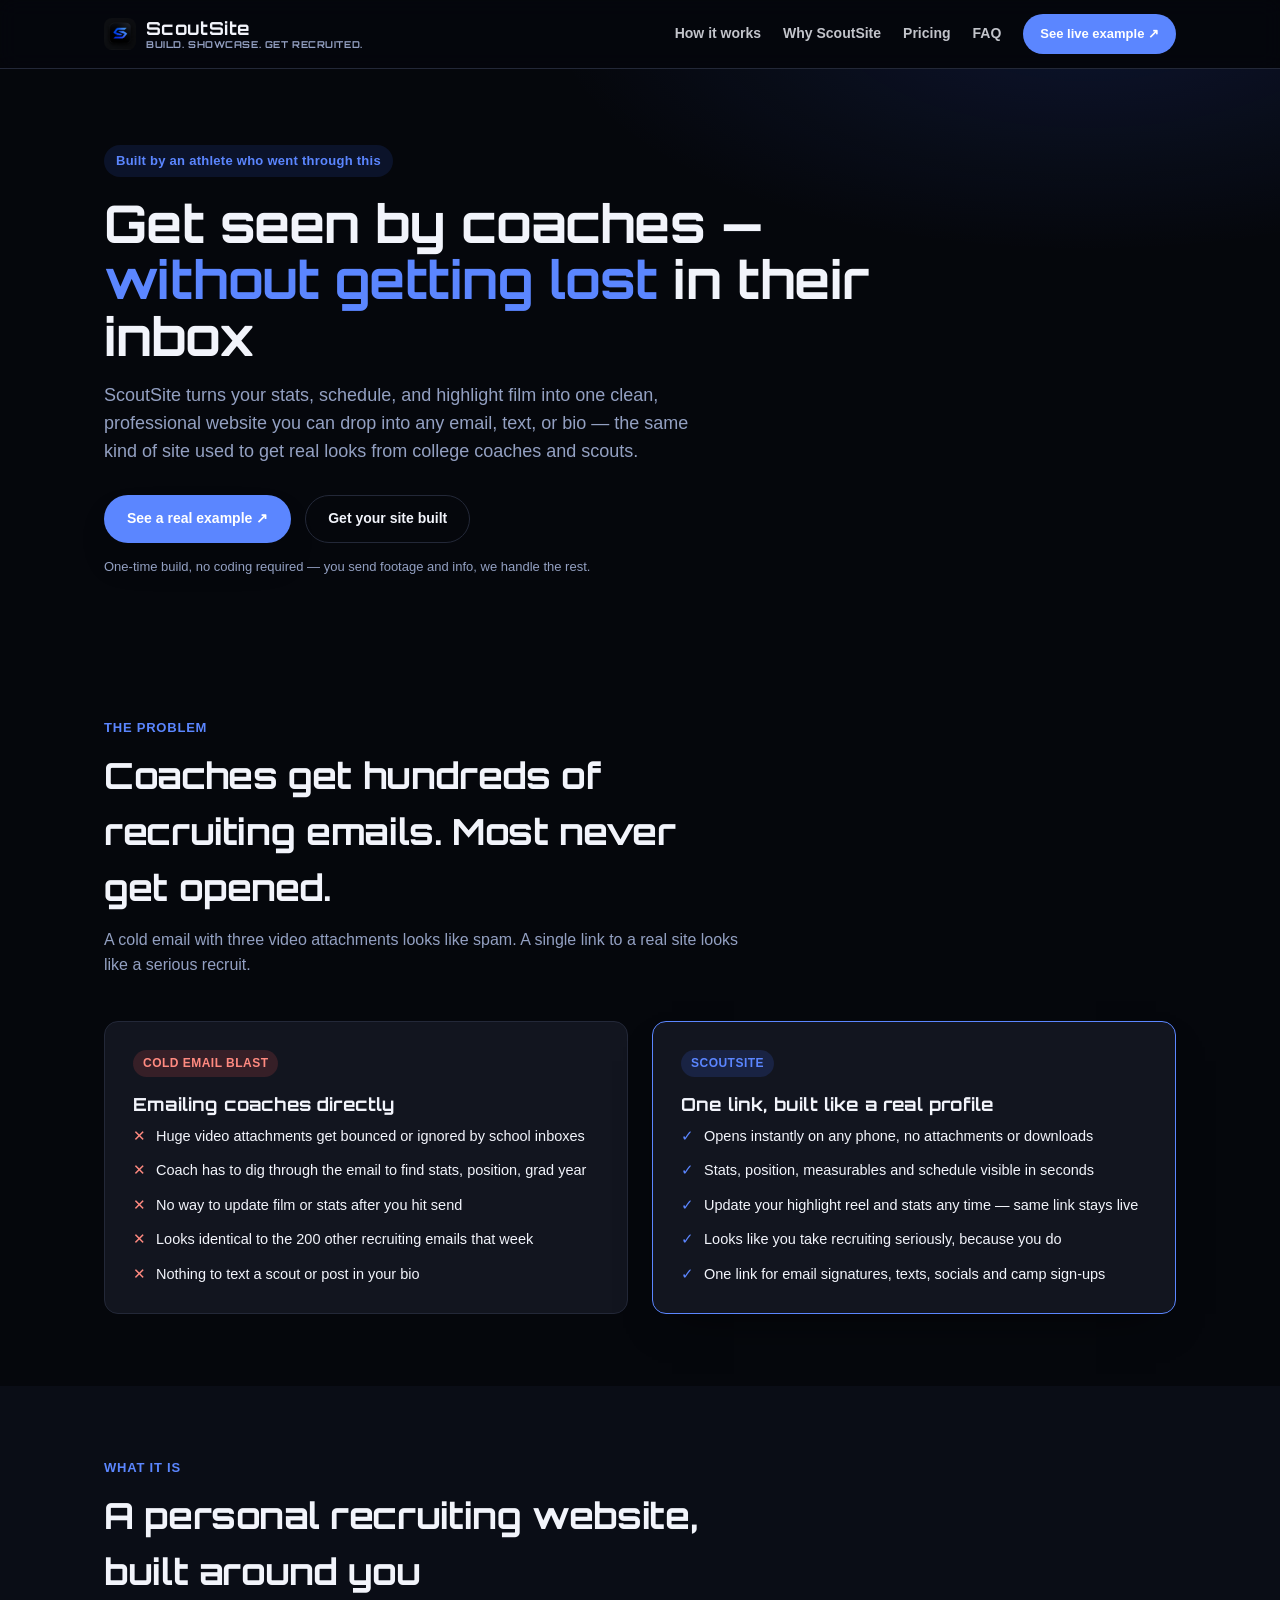
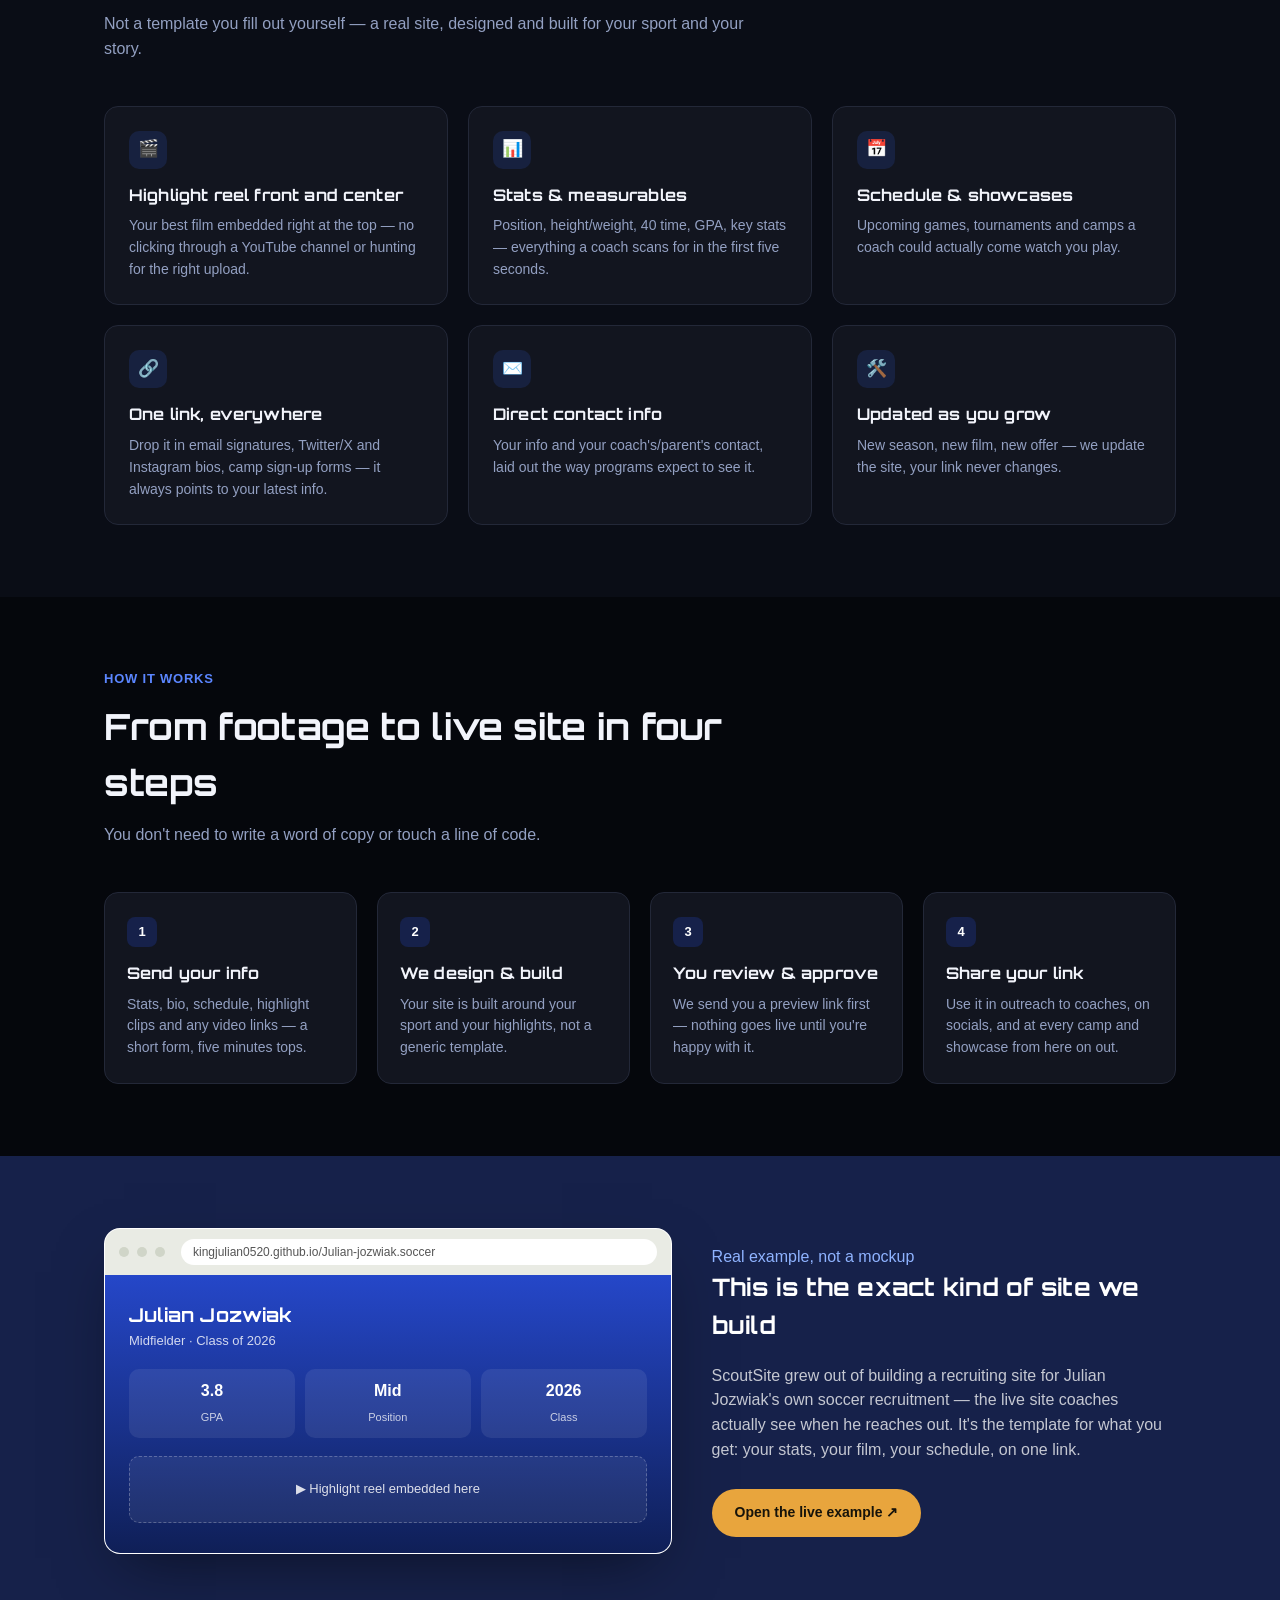
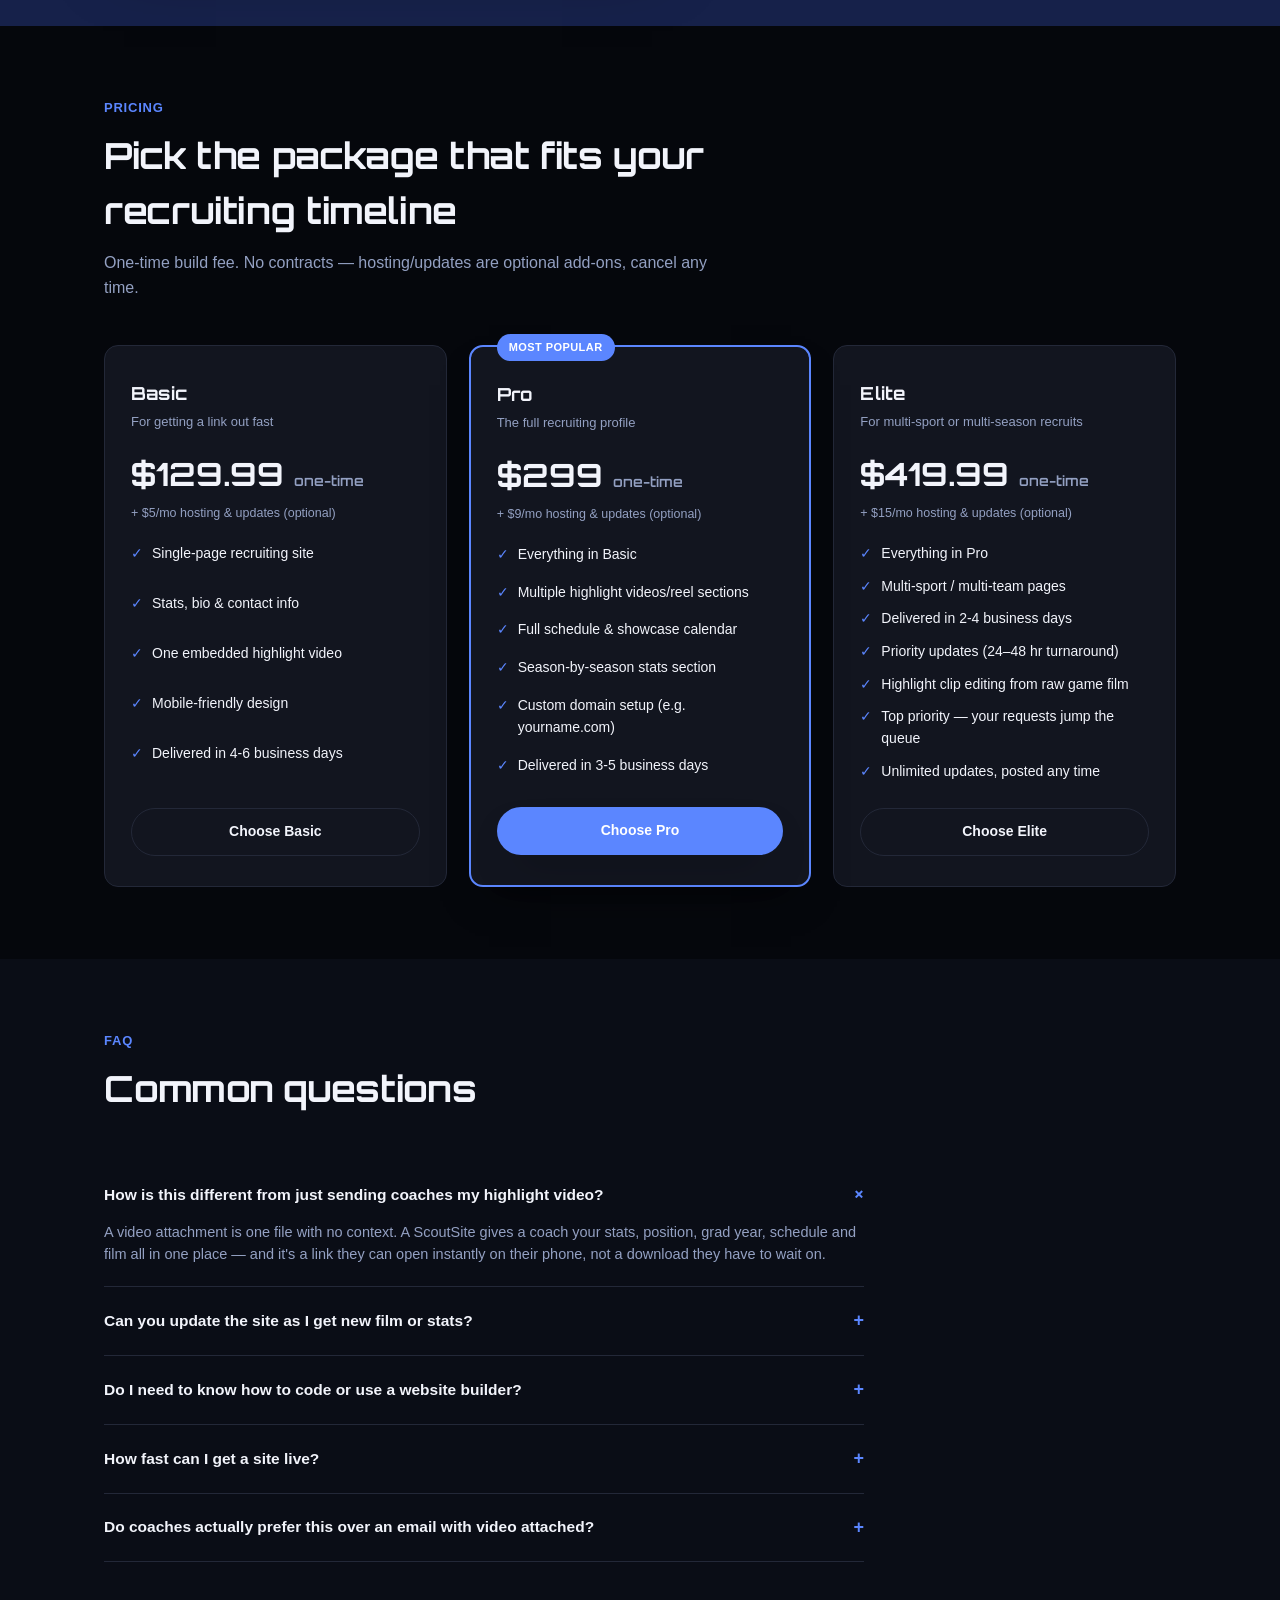
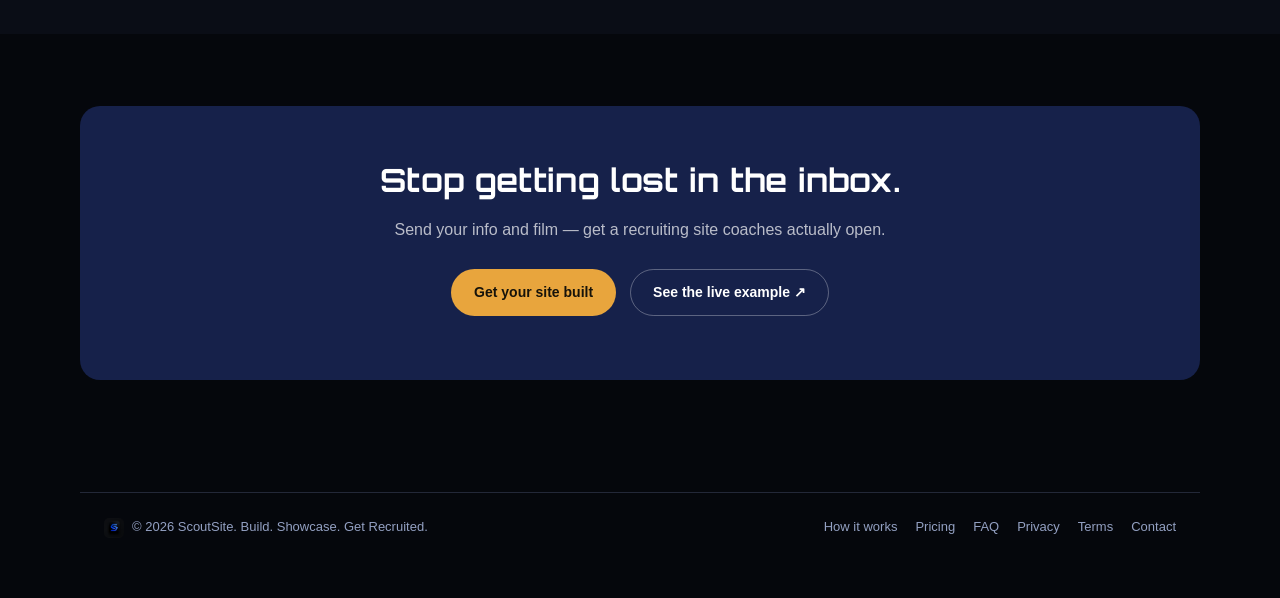
==== commit c7142d8f: "Fix intake prefill breaking on real payments, XSS-ish recap, mockup labels - payment.html: the pay b" ====
--- a/index.html
+++ b/index.html
@@ -164,9 +164,9 @@
           <div class="bs-name">Julian Jozwiak</div>
           <div class="bs-role">Midfielder · Class of 2026</div>
           <div class="bs-stats">
-            <div class="bs-stat"><b>GPA</b><span>Academics</span></div>
-            <div class="bs-stat"><b>Pos</b><span>Midfielder</span></div>
-            <div class="bs-stat"><b>Class</b><span>2026</span></div>
+            <div class="bs-stat"><b>3.8</b><span>GPA</span></div>
+            <div class="bs-stat"><b>Mid</b><span>Position</span></div>
+            <div class="bs-stat"><b>2026</b><span>Class</span></div>
           </div>
           <div class="bs-video">▶ Highlight reel embedded here</div>
         </div>
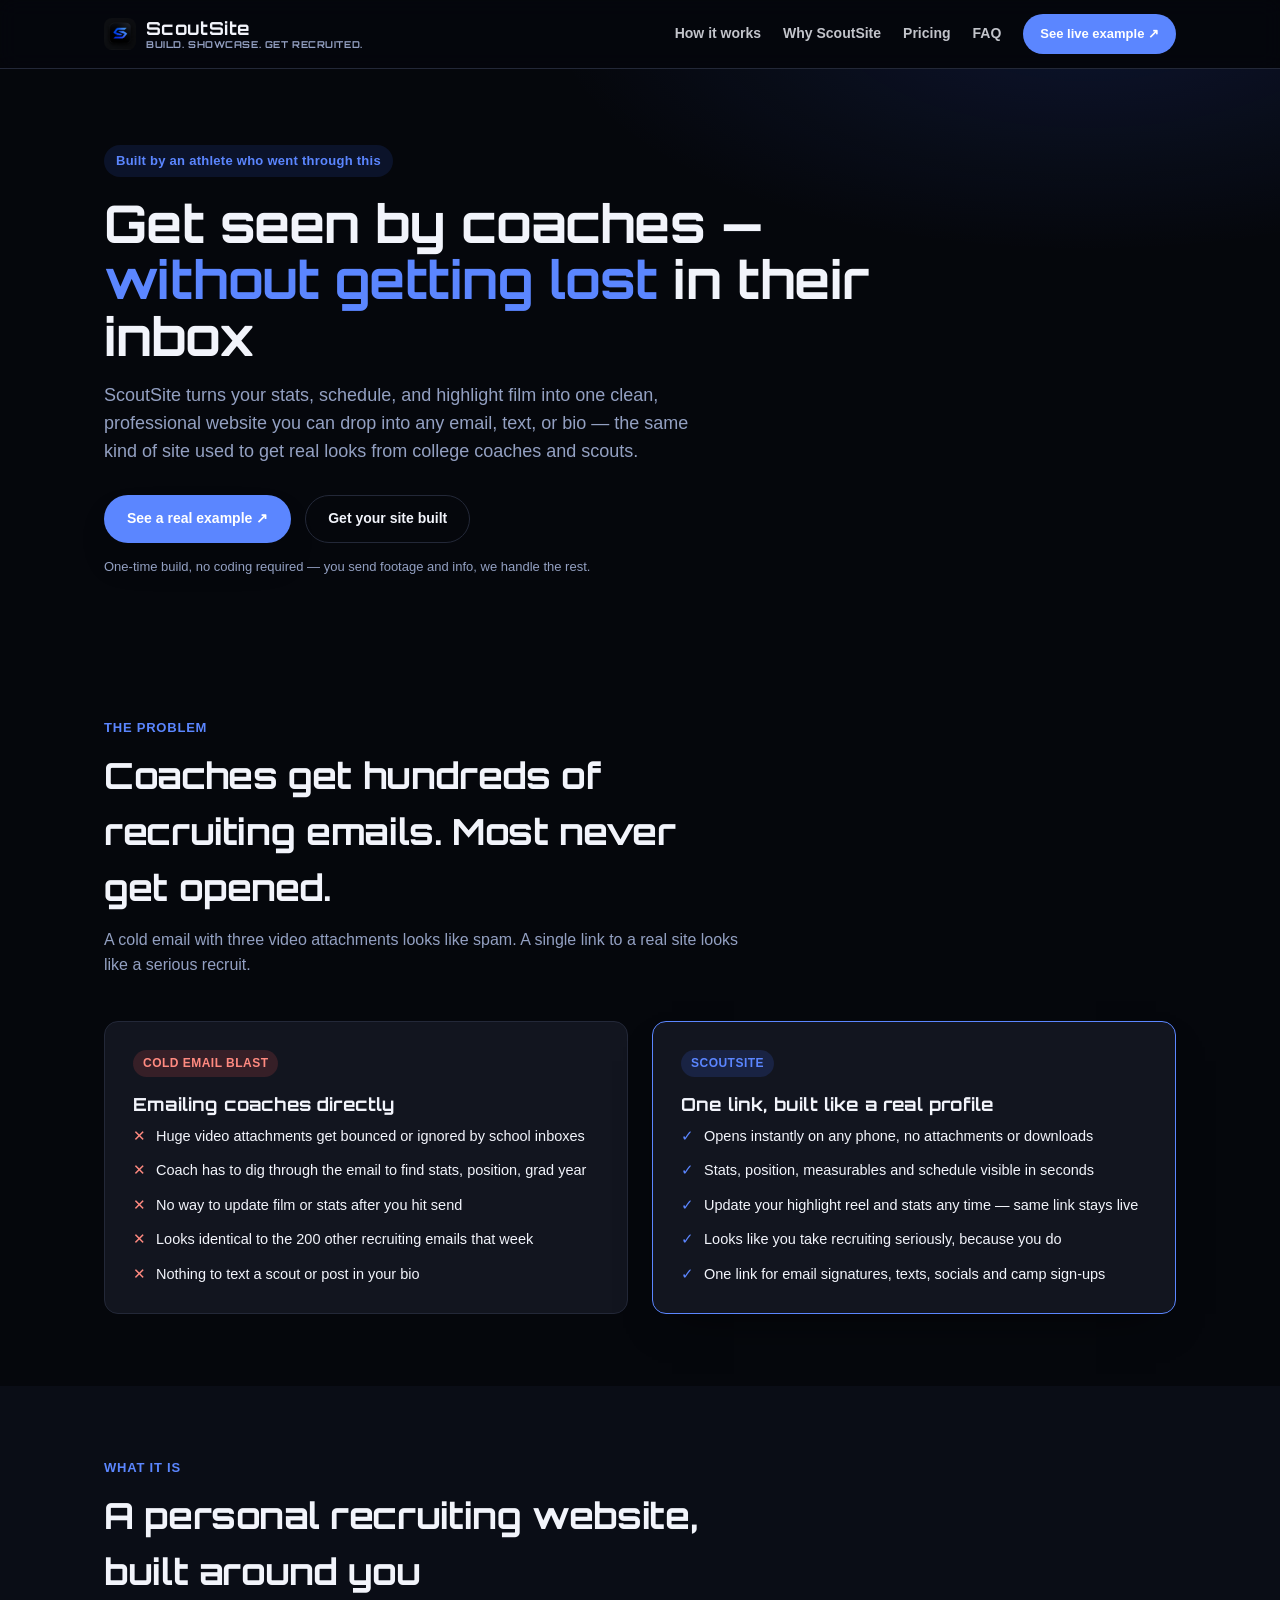
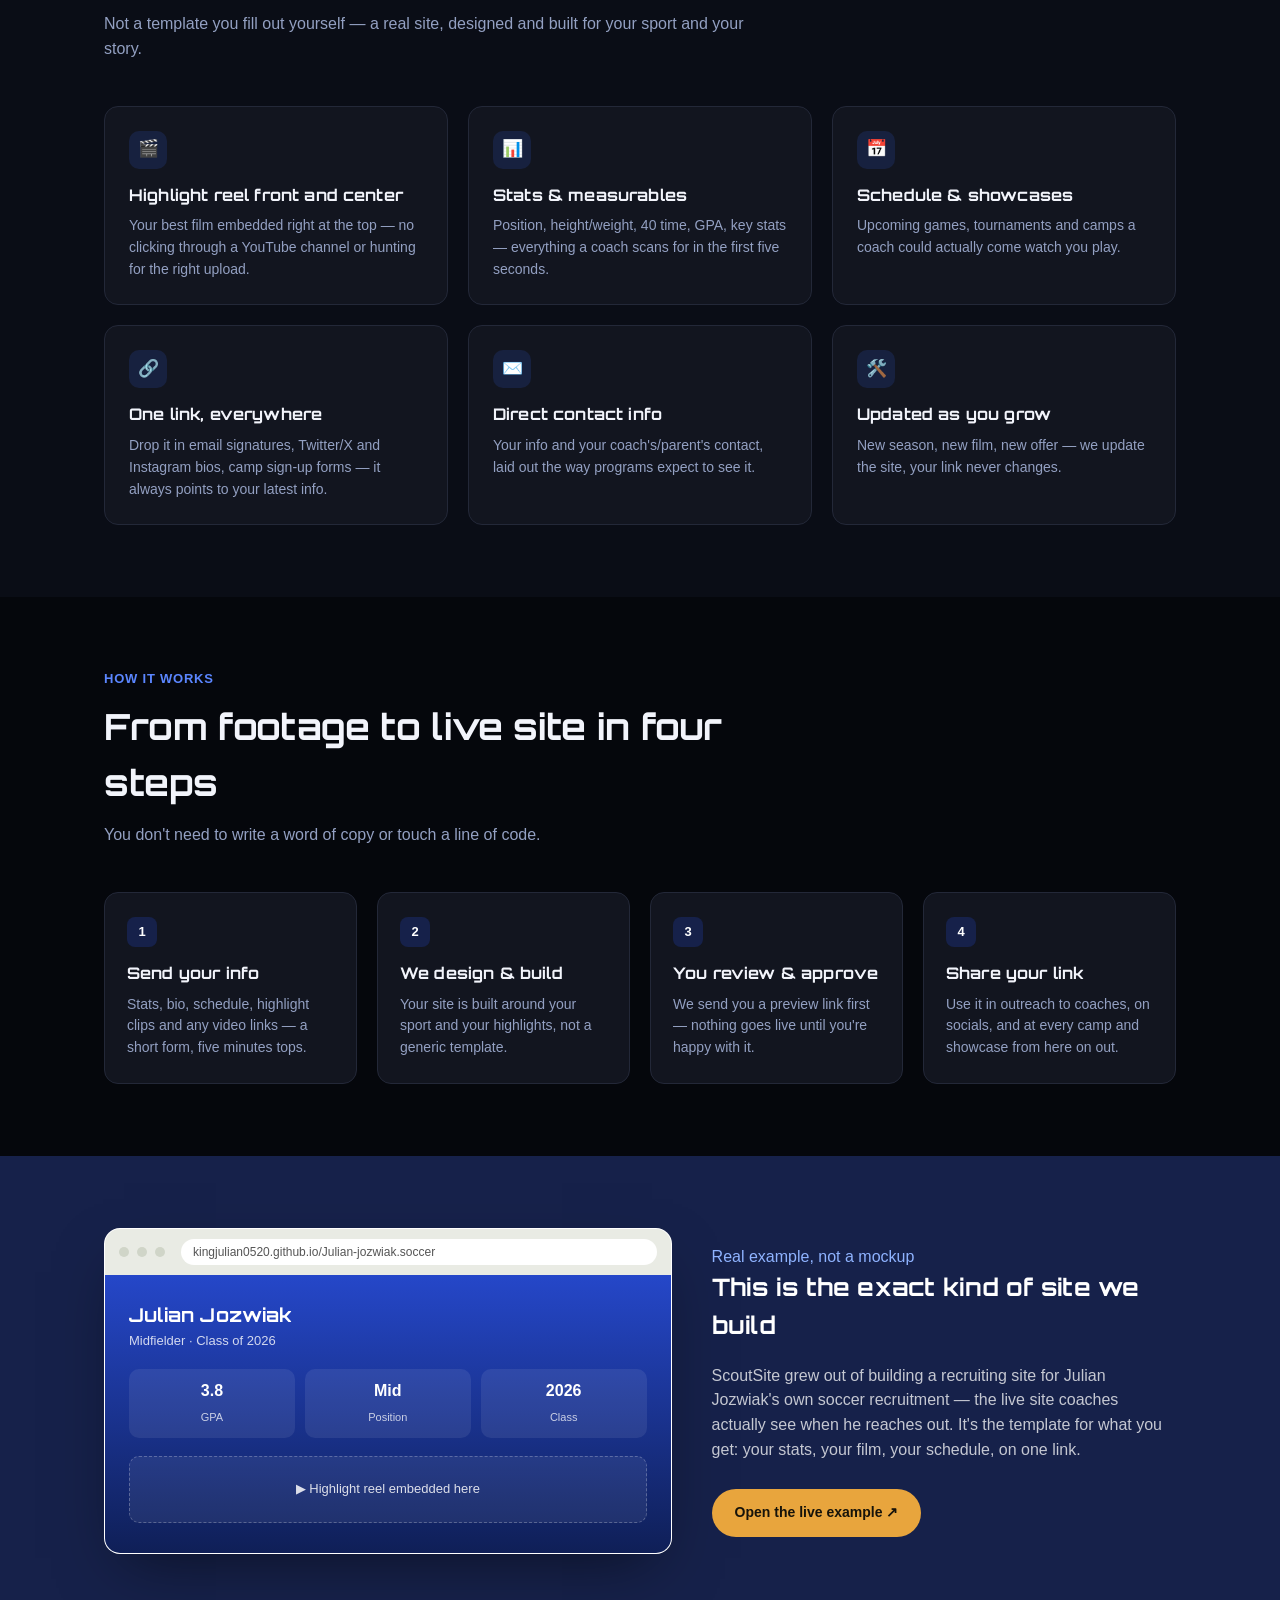
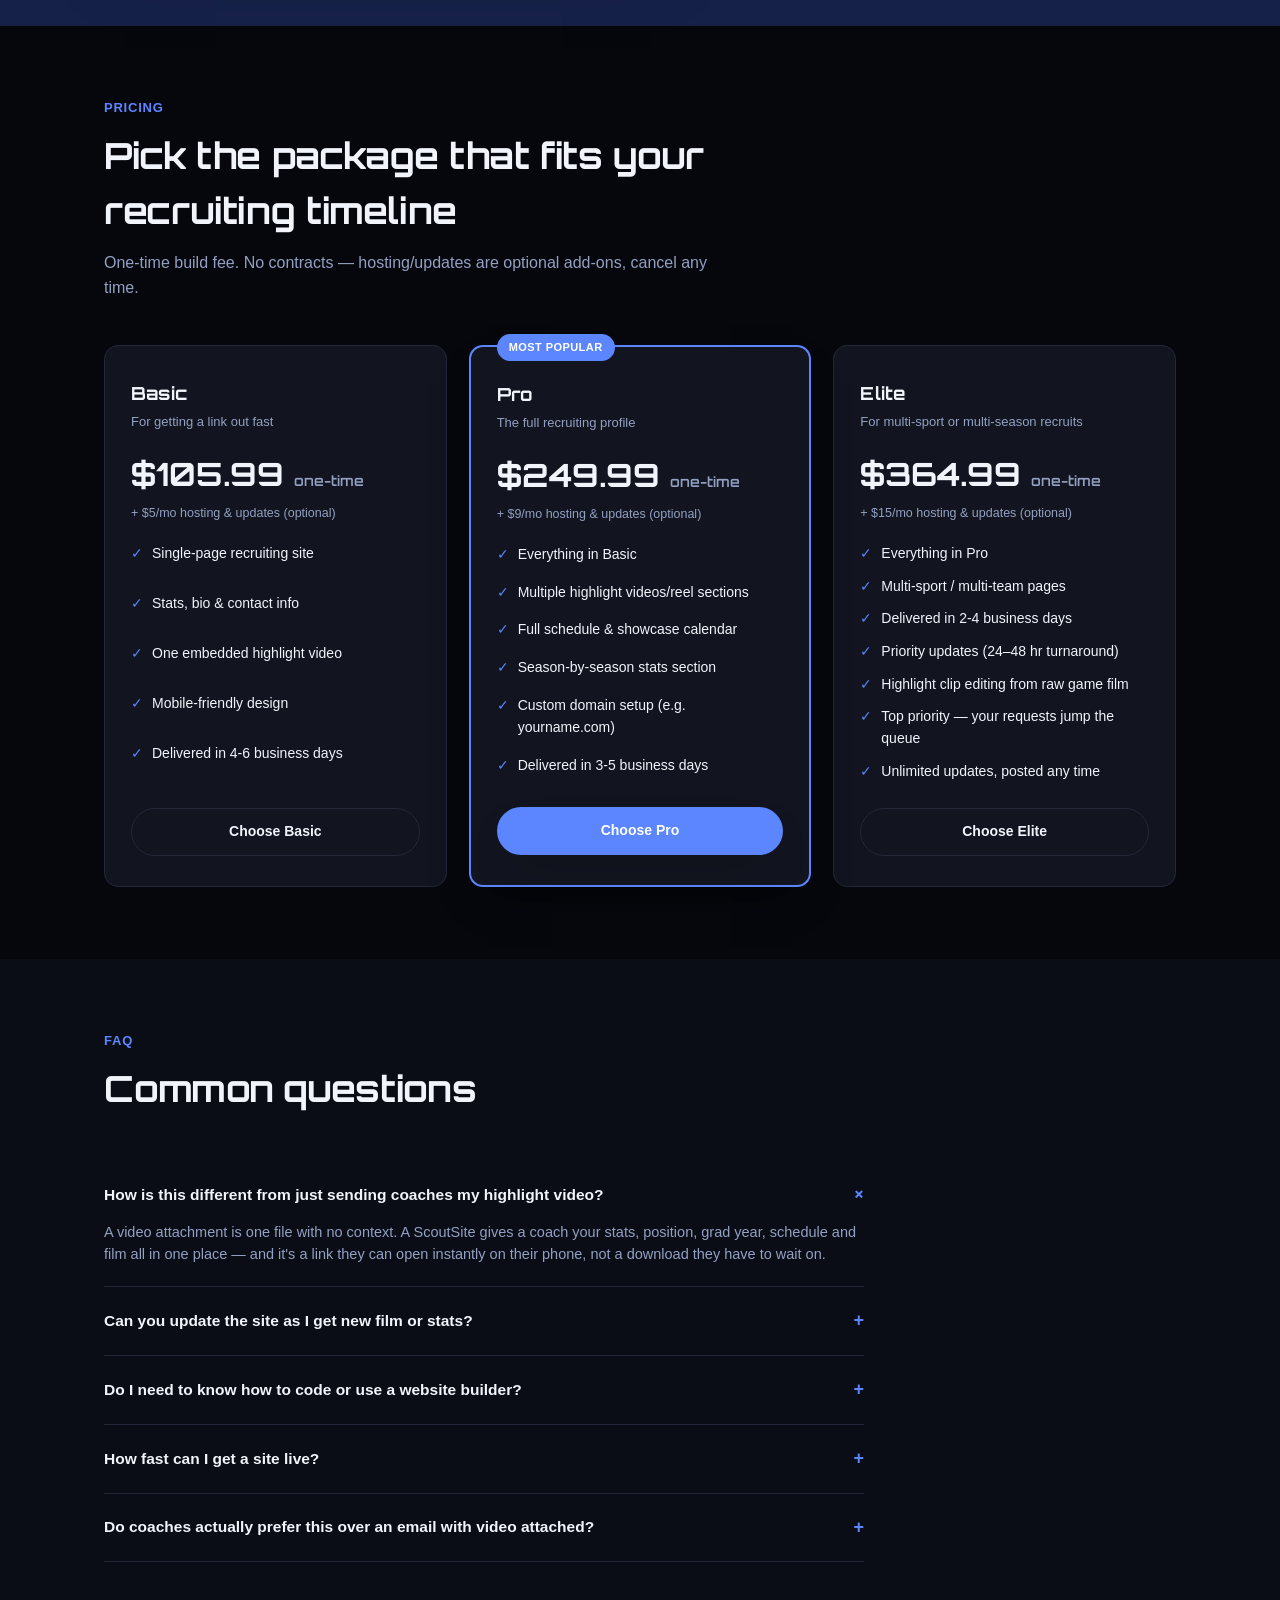
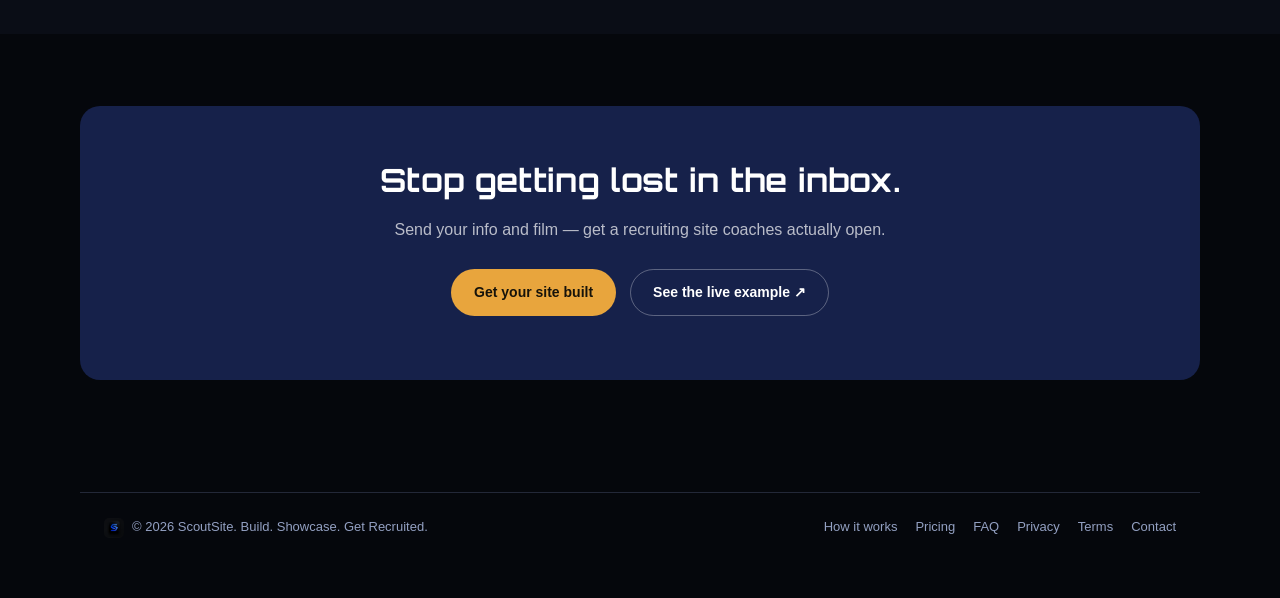
==== commit b1fb9413: "Update build fee pricing: Basic $105.99, Pro $249.99, Elite $364.99 Website side only — Stripe Payme" ====
--- a/index.html
+++ b/index.html
@@ -196,7 +196,7 @@
         <div class="price-card">
           <h3>Basic</h3>
           <div class="price-sub">For getting a link out fast</div>
-          <div class="price-amount">$129.99 <span>one-time</span></div>
+          <div class="price-amount">$105.99 <span>one-time</span></div>
           <div class="price-hosting">+ $5/mo hosting &amp; updates (optional)</div>
           <ul class="price-list">
             <li><span class="icon">✓</span> Single-page recruiting site</li>
@@ -211,7 +211,7 @@
           <span class="price-badge">Most popular</span>
           <h3>Pro</h3>
           <div class="price-sub">The full recruiting profile</div>
-          <div class="price-amount">$299 <span>one-time</span></div>
+          <div class="price-amount">$249.99 <span>one-time</span></div>
           <div class="price-hosting">+ $9/mo hosting &amp; updates (optional)</div>
           <ul class="price-list">
             <li><span class="icon">✓</span> Everything in Basic</li>
@@ -226,7 +226,7 @@
         <div class="price-card">
           <h3>Elite</h3>
           <div class="price-sub">For multi-sport or multi-season recruits</div>
-          <div class="price-amount">$419.99 <span>one-time</span></div>
+          <div class="price-amount">$364.99 <span>one-time</span></div>
           <div class="price-hosting">+ $15/mo hosting &amp; updates (optional)</div>
           <ul class="price-list">
             <li><span class="icon">✓</span> Everything in Pro</li>
